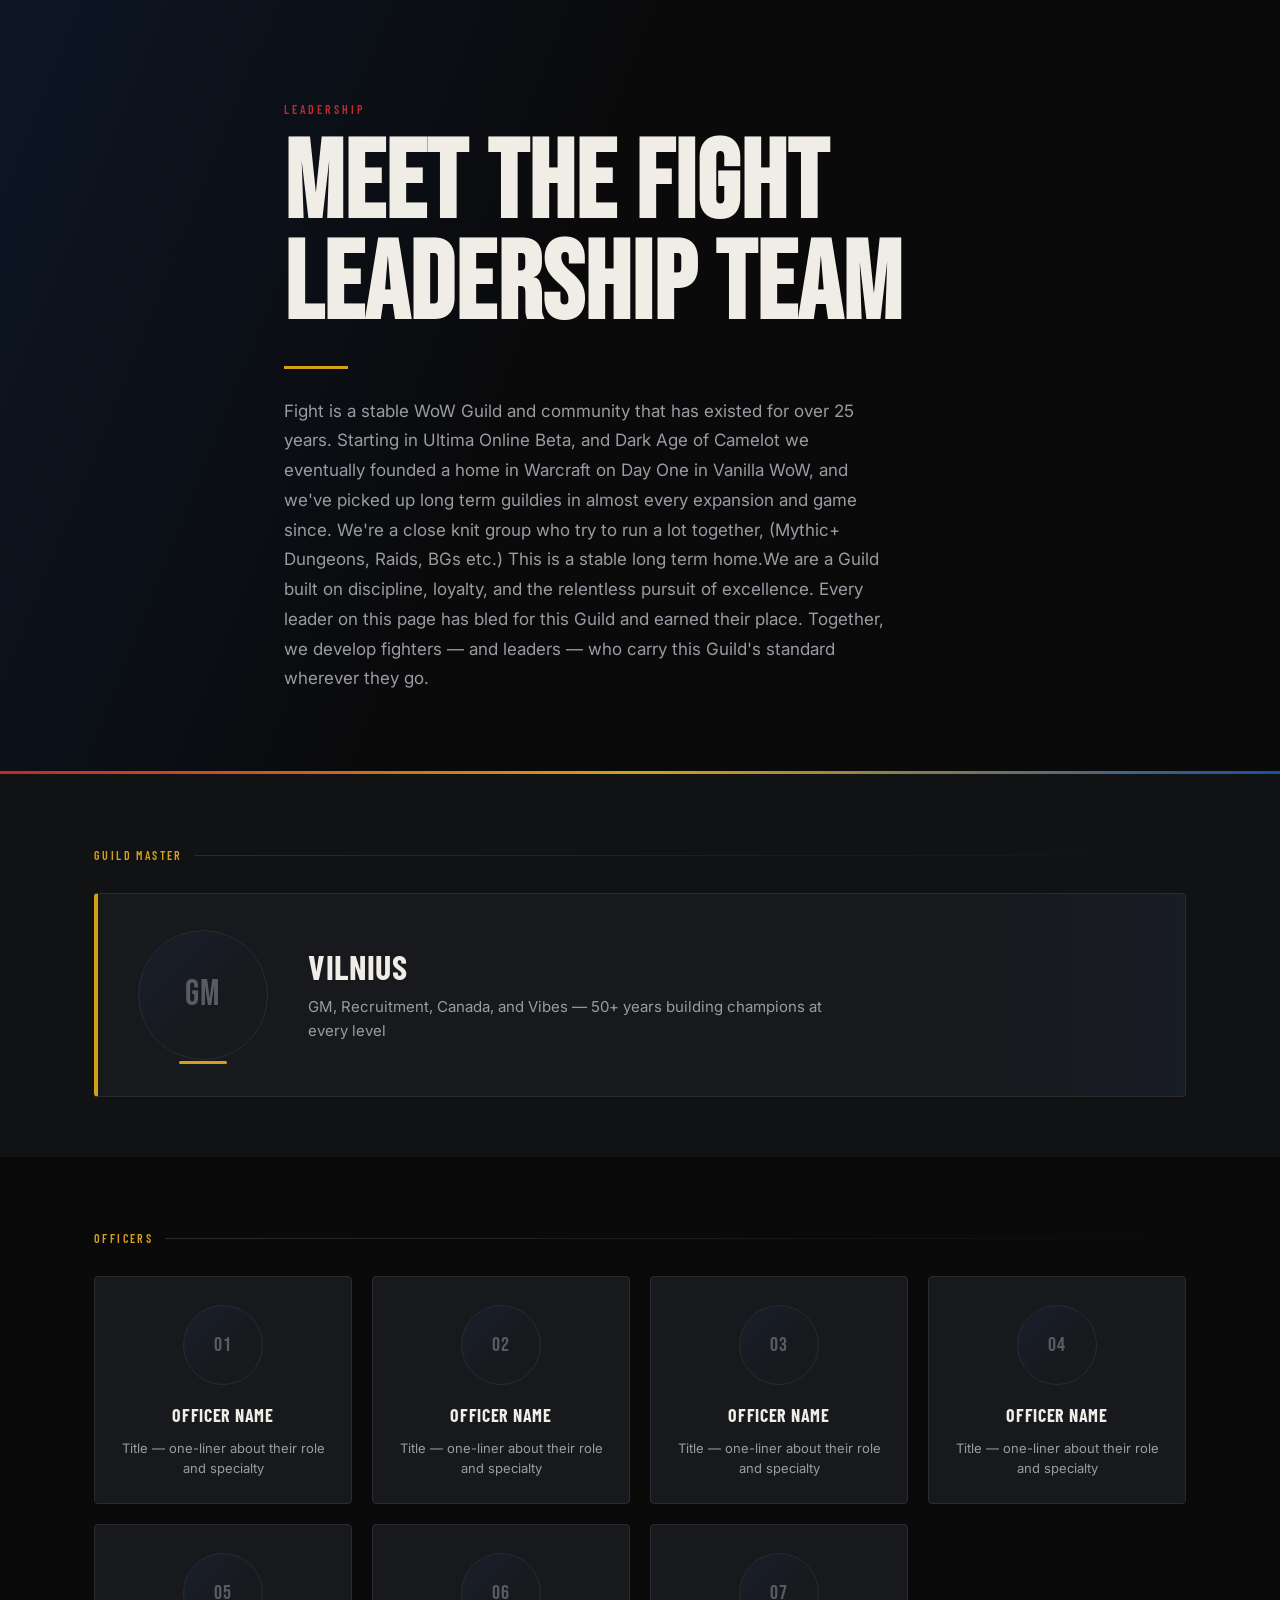
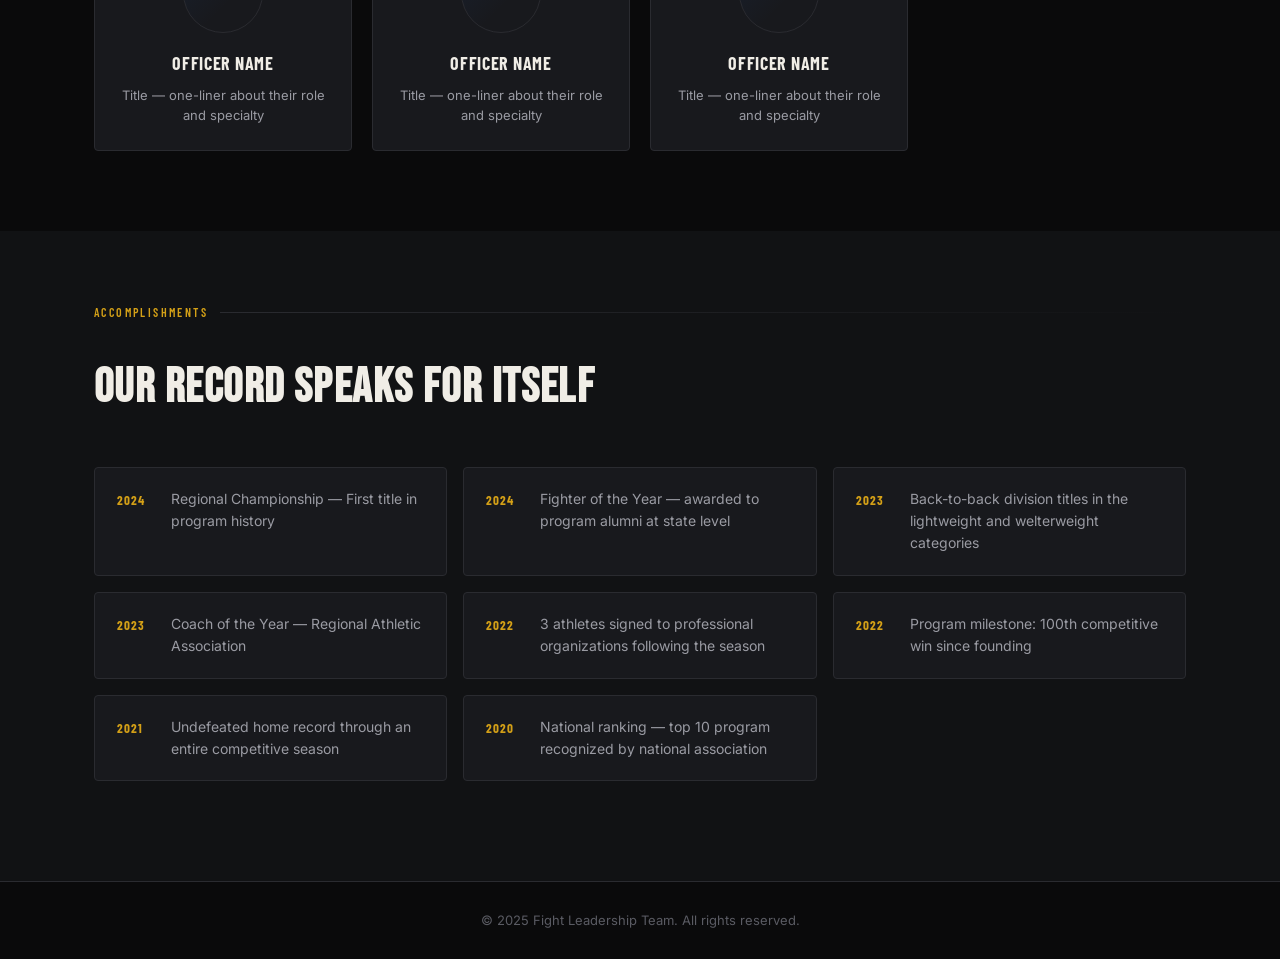
==== index.html @ a3accbfb "Update GM role description in index.html" ====
<!DOCTYPE html>
<html lang="en">
<head>
  <meta charset="UTF-8" />
  <meta name="viewport" content="width=device-width, initial-scale=1.0" />
  <title>Meet the Fight Leadership Team</title>
  <link rel="preconnect" href="https://fonts.googleapis.com" />
  <link rel="preconnect" href="https://fonts.gstatic.com" crossorigin />
  <link href="https://fonts.googleapis.com/css2?family=Bebas+Neue&family=Inter:wght@400;500;600&family=Barlow+Condensed:wght@600;700&display=swap" rel="stylesheet" />
  <link rel="stylesheet" href="style.css" />
</head>
<body>

  <!-- ── HERO ── -->
  <header class="hero">
    <div class="hero-stripe"></div>
    <div class="container hero-inner">
      <p class="hero-eyebrow">Leadership</p>
      <h1 class="hero-title">Meet the Fight<br>Leadership Team</h1>
      <div class="hero-divider"></div>
      <!-- ✏️ EDIT: update the about-us blurb below -->
      <p class="hero-blurb">
        Fight is a stable WoW Guild and community that has existed for over 25 years. 
        
        Starting in Ultima Online Beta, and Dark Age of Camelot we eventually founded a home 
        in Warcraft on Day One in Vanilla WoW, and we've picked up long term guildies in almost 
        every expansion and game since. 
        
        We're a close knit group who try to run a lot together, 
        (Mythic+ Dungeons, Raids, BGs etc.) This is a stable long term home.We are a Guild built 
        on discipline, loyalty, and the relentless pursuit of excellence.
        
        Every leader on this page has bled for this Guild and earned their place. Together,
        we develop fighters — and leaders — who carry this Guild's standard wherever they go.
      </p>
    </div>
  </header>

  <!-- ── GM / HEAD COACH ── -->
  <section class="section-gm">
    <div class="container">
      <p class="section-label">Guild Master</p>
      <div class="gm-card">
        <div class="gm-photo-wrap">
          <div class="gm-photo placeholder-photo">
            <!-- ✏️ SWAP: replace img placeholder with <img src="your-photo.jpg" alt="GM Name"> -->
            <span class="photo-initials" id="gm-initials">GM</span>
          </div>
          <div class="gm-accent-bar"></div>
        </div>
        <div class="gm-info">
          <!-- ✏️ EDIT: GM name and role line -->
          <h2 class="gm-name" id="gm-name">Vilnius</h2>
          <p class="gm-role" id="gm-role">GM, Recruitment, Canada, and Vibes — 50+ years building champions at every level</p>
        </div>
      </div>
    </div>
  </section>

  <!-- ── OFFICERS ── -->
  <section class="section-officers">
    <div class="container">
      <p class="section-label">Officers</p>
      <div class="officers-grid">

        <!-- ✏️ EDIT: each officer card — update name and role text -->
        <div class="officer-card">
          <div class="officer-photo placeholder-photo">
            <span class="photo-initials">O1</span>
          </div>
          <h3 class="officer-name">Officer Name</h3>
          <p class="officer-role">Title — one-liner about their role and specialty</p>
        </div>

        <div class="officer-card">
          <div class="officer-photo placeholder-photo">
            <span class="photo-initials">O2</span>
          </div>
          <h3 class="officer-name">Officer Name</h3>
          <p class="officer-role">Title — one-liner about their role and specialty</p>
        </div>

        <div class="officer-card">
          <div class="officer-photo placeholder-photo">
            <span class="photo-initials">O3</span>
          </div>
          <h3 class="officer-name">Officer Name</h3>
          <p class="officer-role">Title — one-liner about their role and specialty</p>
        </div>

        <div class="officer-card">
          <div class="officer-photo placeholder-photo">
            <span class="photo-initials">O4</span>
          </div>
          <h3 class="officer-name">Officer Name</h3>
          <p class="officer-role">Title — one-liner about their role and specialty</p>
        </div>

        <div class="officer-card">
          <div class="officer-photo placeholder-photo">
            <span class="photo-initials">O5</span>
          </div>
          <h3 class="officer-name">Officer Name</h3>
          <p class="officer-role">Title — one-liner about their role and specialty</p>
        </div>

        <div class="officer-card">
          <div class="officer-photo placeholder-photo">
            <span class="photo-initials">O6</span>
          </div>
          <h3 class="officer-name">Officer Name</h3>
          <p class="officer-role">Title — one-liner about their role and specialty</p>
        </div>

        <div class="officer-card">
          <div class="officer-photo placeholder-photo">
            <span class="photo-initials">O7</span>
          </div>
          <h3 class="officer-name">Officer Name</h3>
          <p class="officer-role">Title — one-liner about their role and specialty</p>
        </div>

      </div>
    </div>
  </section>

  <!-- ── ACCOMPLISHMENTS ── -->
  <section class="section-accomplishments">
    <div class="container">
      <p class="section-label">Accomplishments</p>
      <h2 class="accomplishments-heading">Our Record Speaks For Itself</h2>
      <div class="accomplishments-grid">

        <!-- ✏️ EDIT: add/remove/update accomplishment cards below -->
        <div class="achievement-card">
          <span class="achievement-year">2024</span>
          <p class="achievement-text">Regional Championship — First title in program history</p>
        </div>

        <div class="achievement-card">
          <span class="achievement-year">2024</span>
          <p class="achievement-text">Fighter of the Year — awarded to program alumni at state level</p>
        </div>

        <div class="achievement-card">
          <span class="achievement-year">2023</span>
          <p class="achievement-text">Back-to-back division titles in the lightweight and welterweight categories</p>
        </div>

        <div class="achievement-card">
          <span class="achievement-year">2023</span>
          <p class="achievement-text">Coach of the Year — Regional Athletic Association</p>
        </div>

        <div class="achievement-card">
          <span class="achievement-year">2022</span>
          <p class="achievement-text">3 athletes signed to professional organizations following the season</p>
        </div>

        <div class="achievement-card">
          <span class="achievement-year">2022</span>
          <p class="achievement-text">Program milestone: 100th competitive win since founding</p>
        </div>

        <div class="achievement-card">
          <span class="achievement-year">2021</span>
          <p class="achievement-text">Undefeated home record through an entire competitive season</p>
        </div>

        <div class="achievement-card">
          <span class="achievement-year">2020</span>
          <p class="achievement-text">National ranking — top 10 program recognized by national association</p>
        </div>

      </div>
    </div>
  </section>

  <!-- ── FOOTER ── -->
  <footer class="site-footer">
    <div class="container">
      <!-- ✏️ EDIT: update team name and year -->
      <p class="footer-text">© 2025 Fight Leadership Team. All rights reserved.</p>
    </div>
  </footer>

  <script src="script.js"></script>
</body>
</html>
---- style.css ----
/* â”€â”€â”€â”€â”€â”€â”€â”€â”€â”€â”€â”€â”€â”€â”€â”€â”€â”€â”€â”€â”€â”€â”€â”€â”€â”€â”€â”€â”€â”€â”€â”€â”€â”€â”€â”€â”€â”€â”€â”€â”€
   TOKENS â€” edit these to retheme the page
â”€â”€â”€â”€â”€â”€â”€â”€â”€â”€â”€â”€â”€â”€â”€â”€â”€â”€â”€â”€â”€â”€â”€â”€â”€â”€â”€â”€â”€â”€â”€â”€â”€â”€â”€â”€â”€â”€â”€â”€â”€ */
:root {
  --black:      #0a0a0b;
  --dark:       #111214;
  --dark-card:  #18191d;
  --border:     #2a2b30;

  --gold:       #d4a017;
  --gold-light: #f0c040;
  --blue:       #1a4fa0;
  --blue-light: #2d6fd4;
  --red:        #c0282a;

  --text-primary:   #f0ede6;
  --text-secondary: #9a9ba3;
  --text-muted:     #5a5b63;

  --font-display: 'Bebas Neue', sans-serif;
  --font-heading: 'Barlow Condensed', sans-serif;
  --font-body:    'Inter', sans-serif;

  --radius: 4px;
  --max-width: 1140px;
}

/* â”€â”€â”€â”€â”€â”€â”€â”€â”€â”€â”€â”€â”€â”€â”€â”€â”€â”€â”€â”€â”€â”€â”€â”€â”€â”€â”€â”€â”€â”€â”€â”€â”€â”€â”€â”€â”€â”€â”€â”€â”€
   RESET & BASE
â”€â”€â”€â”€â”€â”€â”€â”€â”€â”€â”€â”€â”€â”€â”€â”€â”€â”€â”€â”€â”€â”€â”€â”€â”€â”€â”€â”€â”€â”€â”€â”€â”€â”€â”€â”€â”€â”€â”€â”€â”€ */
*, *::before, *::after { box-sizing: border-box; margin: 0; padding: 0; }

html { scroll-behavior: smooth; }

body {
  background-color: var(--black);
  color: var(--text-primary);
  font-family: var(--font-body);
  font-size: 16px;
  line-height: 1.6;
  -webkit-font-smoothing: antialiased;
}

img { display: block; width: 100%; height: 100%; object-fit: cover; }

.container {
  max-width: var(--max-width);
  margin: 0 auto;
  padding: 0 24px;
}

/* â”€â”€â”€â”€â”€â”€â”€â”€â”€â”€â”€â”€â”€â”€â”€â”€â”€â”€â”€â”€â”€â”€â”€â”€â”€â”€â”€â”€â”€â”€â”€â”€â”€â”€â”€â”€â”€â”€â”€â”€â”€
   SHARED LABEL
â”€â”€â”€â”€â”€â”€â”€â”€â”€â”€â”€â”€â”€â”€â”€â”€â”€â”€â”€â”€â”€â”€â”€â”€â”€â”€â”€â”€â”€â”€â”€â”€â”€â”€â”€â”€â”€â”€â”€â”€â”€ */
.section-label {
  font-family: var(--font-heading);
  font-size: 12px;
  font-weight: 600;
  letter-spacing: 0.2em;
  text-transform: uppercase;
  color: var(--gold);
  margin-bottom: 28px;
  display: flex;
  align-items: center;
  gap: 12px;
}
.section-label::after {
  content: '';
  display: block;
  flex: 1;
  height: 1px;
  background: linear-gradient(to right, var(--border), transparent);
}

/* â”€â”€â”€â”€â”€â”€â”€â”€â”€â”€â”€â”€â”€â”€â”€â”€â”€â”€â”€â”€â”€â”€â”€â”€â”€â”€â”€â”€â”€â”€â”€â”€â”€â”€â”€â”€â”€â”€â”€â”€â”€
   HERO
â”€â”€â”€â”€â”€â”€â”€â”€â”€â”€â”€â”€â”€â”€â”€â”€â”€â”€â”€â”€â”€â”€â”€â”€â”€â”€â”€â”€â”€â”€â”€â”€â”€â”€â”€â”€â”€â”€â”€â”€â”€ */
.hero {
  position: relative;
  background-color: var(--black);
  padding: 100px 0 80px;
  overflow: hidden;
}

/* Angled stripe â€” the signature element */
.hero-stripe {
  position: absolute;
  top: 0; left: 0; right: 0; bottom: 0;
  background: linear-gradient(
    112deg,
    var(--blue) 0%,
    transparent 42%
  );
  opacity: 0.18;
  pointer-events: none;
}
.hero::after {
  content: '';
  position: absolute;
  bottom: 0; left: 0; right: 0;
  height: 3px;
  background: linear-gradient(to right, var(--red), var(--gold), var(--blue));
}

.hero-inner {
  position: relative;
  z-index: 1;
  max-width: 760px;
}

.hero-eyebrow {
  font-family: var(--font-heading);
  font-size: 12px;
  font-weight: 600;
  letter-spacing: 0.25em;
  text-transform: uppercase;
  color: var(--red);
  margin-bottom: 16px;
}

.hero-title {
  font-family: var(--font-display);
  font-size: clamp(56px, 9vw, 110px);
  line-height: 0.92;
  letter-spacing: 0.01em;
  color: var(--text-primary);
  text-transform: uppercase;
  margin-bottom: 28px;
}

.hero-divider {
  width: 64px;
  height: 3px;
  background: var(--gold);
  margin-bottom: 28px;
}

.hero-blurb {
  font-size: 17px;
  line-height: 1.75;
  color: var(--text-secondary);
  max-width: 600px;
}

/* â”€â”€â”€â”€â”€â”€â”€â”€â”€â”€â”€â”€â”€â”€â”€â”€â”€â”€â”€â”€â”€â”€â”€â”€â”€â”€â”€â”€â”€â”€â”€â”€â”€â”€â”€â”€â”€â”€â”€â”€â”€
   PHOTO PLACEHOLDERS
â”€â”€â”€â”€â”€â”€â”€â”€â”€â”€â”€â”€â”€â”€â”€â”€â”€â”€â”€â”€â”€â”€â”€â”€â”€â”€â”€â”€â”€â”€â”€â”€â”€â”€â”€â”€â”€â”€â”€â”€â”€ */
.placeholder-photo {
  background: var(--dark-card);
  border: 1px solid var(--border);
  display: flex;
  align-items: center;
  justify-content: center;
  overflow: hidden;
  position: relative;
}
.placeholder-photo::before {
  content: '';
  position: absolute;
  inset: 0;
  background: linear-gradient(135deg, var(--blue) 0%, transparent 60%);
  opacity: 0.12;
}
.photo-initials {
  font-family: var(--font-display);
  font-size: 28px;
  color: var(--text-muted);
  letter-spacing: 0.05em;
  position: relative;
  z-index: 1;
}

/* â”€â”€â”€â”€â”€â”€â”€â”€â”€â”€â”€â”€â”€â”€â”€â”€â”€â”€â”€â”€â”€â”€â”€â”€â”€â”€â”€â”€â”€â”€â”€â”€â”€â”€â”€â”€â”€â”€â”€â”€â”€
   GM SECTION
â”€â”€â”€â”€â”€â”€â”€â”€â”€â”€â”€â”€â”€â”€â”€â”€â”€â”€â”€â”€â”€â”€â”€â”€â”€â”€â”€â”€â”€â”€â”€â”€â”€â”€â”€â”€â”€â”€â”€â”€â”€ */
.section-gm {
  padding: 72px 0 60px;
  background-color: var(--dark);
}

.gm-card {
  display: flex;
  align-items: center;
  gap: 40px;
  background: var(--dark-card);
  border: 1px solid var(--border);
  border-left: 4px solid var(--gold);
  padding: 36px 40px;
  border-radius: var(--radius);
  position: relative;
  overflow: hidden;
}
.gm-card::after {
  content: '';
  position: absolute;
  top: 0; right: 0;
  width: 200px; height: 100%;
  background: linear-gradient(to left, rgba(26,79,160,0.06), transparent);
  pointer-events: none;
}

.gm-photo-wrap {
  position: relative;
  flex-shrink: 0;
}

.gm-photo {
  width: 130px;
  height: 130px;
  border-radius: 50%;
}
.gm-photo .photo-initials { font-size: 36px; }

.gm-accent-bar {
  position: absolute;
  bottom: -4px; left: 50%;
  transform: translateX(-50%);
  width: 48px; height: 3px;
  background: var(--gold);
  border-radius: 2px;
}

.gm-name {
  font-family: var(--font-heading);
  font-size: 34px;
  font-weight: 700;
  letter-spacing: 0.02em;
  text-transform: uppercase;
  color: var(--text-primary);
  line-height: 1.1;
  margin-bottom: 10px;
}

.gm-role {
  font-size: 15px;
  color: var(--text-secondary);
  line-height: 1.6;
  max-width: 520px;
}

/* â”€â”€â”€â”€â”€â”€â”€â”€â”€â”€â”€â”€â”€â”€â”€â”€â”€â”€â”€â”€â”€â”€â”€â”€â”€â”€â”€â”€â”€â”€â”€â”€â”€â”€â”€â”€â”€â”€â”€â”€â”€
   OFFICERS SECTION
â”€â”€â”€â”€â”€â”€â”€â”€â”€â”€â”€â”€â”€â”€â”€â”€â”€â”€â”€â”€â”€â”€â”€â”€â”€â”€â”€â”€â”€â”€â”€â”€â”€â”€â”€â”€â”€â”€â”€â”€â”€ */
.section-officers {
  padding: 72px 0 80px;
  background-color: var(--black);
}

.officers-grid {
  display: grid;
  grid-template-columns: repeat(auto-fill, minmax(220px, 1fr));
  gap: 20px;
}

/* Force 7 cards to be truly equal â€” override auto-fill on wide screens */
@media (min-width: 900px) {
  .officers-grid {
    grid-template-columns: repeat(4, 1fr);
  }
  /* 4 + 3: last row centers the 3 */
  .officer-card:nth-child(5) { grid-column: 1; }
  .officers-grid .officer-card:nth-child(5),
  .officers-grid .officer-card:nth-child(6),
  .officers-grid .officer-card:nth-child(7) {
    /* nudge last 3 to center */
  }
}

.officer-card {
  background: var(--dark-card);
  border: 1px solid var(--border);
  border-radius: var(--radius);
  padding: 28px 20px 24px;
  text-align: center;
  transition: border-color 0.2s, transform 0.2s;
  position: relative;
  overflow: hidden;
}
.officer-card::before {
  content: '';
  position: absolute;
  top: 0; left: 0; right: 0;
  height: 2px;
  background: linear-gradient(to right, var(--blue), var(--red));
  opacity: 0;
  transition: opacity 0.2s;
}
.officer-card:hover {
  border-color: var(--gold);
  transform: translateY(-3px);
}
.officer-card:hover::before { opacity: 1; }

.officer-photo {
  width: 80px;
  height: 80px;
  border-radius: 50%;
  margin: 0 auto 16px;
}
.officer-photo .photo-initials { font-size: 20px; }

.officer-name {
  font-family: var(--font-heading);
  font-size: 18px;
  font-weight: 700;
  letter-spacing: 0.04em;
  text-transform: uppercase;
  color: var(--text-primary);
  margin-bottom: 8px;
}

.officer-role {
  font-size: 13px;
  color: var(--text-secondary);
  line-height: 1.55;
}

/* â”€â”€â”€â”€â”€â”€â”€â”€â”€â”€â”€â”€â”€â”€â”€â”€â”€â”€â”€â”€â”€â”€â”€â”€â”€â”€â”€â”€â”€â”€â”€â”€â”€â”€â”€â”€â”€â”€â”€â”€â”€
   ACCOMPLISHMENTS SECTION
â”€â”€â”€â”€â”€â”€â”€â”€â”€â”€â”€â”€â”€â”€â”€â”€â”€â”€â”€â”€â”€â”€â”€â”€â”€â”€â”€â”€â”€â”€â”€â”€â”€â”€â”€â”€â”€â”€â”€â”€â”€ */
.section-accomplishments {
  padding: 72px 0 100px;
  background-color: var(--dark);
}

.accomplishments-heading {
  font-family: var(--font-display);
  font-size: clamp(30px, 4vw, 48px);
  letter-spacing: 0.03em;
  text-transform: uppercase;
  color: var(--text-primary);
  margin-bottom: 40px;
}

.accomplishments-grid {
  display: grid;
  grid-template-columns: repeat(auto-fill, minmax(280px, 1fr));
  gap: 16px;
}

.achievement-card {
  background: var(--dark-card);
  border: 1px solid var(--border);
  border-radius: var(--radius);
  padding: 20px 22px;
  display: flex;
  gap: 18px;
  align-items: flex-start;
  transition: border-color 0.2s;
}
.achievement-card:hover { border-color: var(--gold); }

.achievement-year {
  font-family: var(--font-heading);
  font-size: 13px;
  font-weight: 700;
  letter-spacing: 0.08em;
  color: var(--gold);
  flex-shrink: 0;
  padding-top: 2px;
  min-width: 36px;
}

.achievement-text {
  font-size: 14px;
  color: var(--text-secondary);
  line-height: 1.6;
}

/* â”€â”€â”€â”€â”€â”€â”€â”€â”€â”€â”€â”€â”€â”€â”€â”€â”€â”€â”€â”€â”€â”€â”€â”€â”€â”€â”€â”€â”€â”€â”€â”€â”€â”€â”€â”€â”€â”€â”€â”€â”€
   FOOTER
â”€â”€â”€â”€â”€â”€â”€â”€â”€â”€â”€â”€â”€â”€â”€â”€â”€â”€â”€â”€â”€â”€â”€â”€â”€â”€â”€â”€â”€â”€â”€â”€â”€â”€â”€â”€â”€â”€â”€â”€â”€ */
.site-footer {
  padding: 28px 0;
  background: var(--black);
  border-top: 1px solid var(--border);
}
.footer-text {
  font-size: 13px;
  color: var(--text-muted);
  text-align: center;
}

/* â”€â”€â”€â”€â”€â”€â”€â”€â”€â”€â”€â”€â”€â”€â”€â”€â”€â”€â”€â”€â”€â”€â”€â”€â”€â”€â”€â”€â”€â”€â”€â”€â”€â”€â”€â”€â”€â”€â”€â”€â”€
   SCROLL REVEAL STATES (JS adds .revealed)
â”€â”€â”€â”€â”€â”€â”€â”€â”€â”€â”€â”€â”€â”€â”€â”€â”€â”€â”€â”€â”€â”€â”€â”€â”€â”€â”€â”€â”€â”€â”€â”€â”€â”€â”€â”€â”€â”€â”€â”€â”€ */
.reveal {
  opacity: 0;
  transform: translateY(20px);
  transition: opacity 0.5s ease, transform 0.5s ease;
}
.reveal.revealed {
  opacity: 1;
  transform: none;
}

/* â”€â”€â”€â”€â”€â”€â”€â”€â”€â”€â”€â”€â”€â”€â”€â”€â”€â”€â”€â”€â”€â”€â”€â”€â”€â”€â”€â”€â”€â”€â”€â”€â”€â”€â”€â”€â”€â”€â”€â”€â”€
   RESPONSIVE
â”€â”€â”€â”€â”€â”€â”€â”€â”€â”€â”€â”€â”€â”€â”€â”€â”€â”€â”€â”€â”€â”€â”€â”€â”€â”€â”€â”€â”€â”€â”€â”€â”€â”€â”€â”€â”€â”€â”€â”€â”€ */
@media (max-width: 680px) {
  .hero { padding: 72px 0 60px; }

  .gm-card {
    flex-direction: column;
    text-align: center;
    padding: 28px 20px;
    border-left: 1px solid var(--border);
    border-top: 4px solid var(--gold);
  }
  .gm-accent-bar { display: none; }

  .officers-grid {
    grid-template-columns: repeat(2, 1fr);
  }
  .accomplishments-grid {
    grid-template-columns: 1fr;
  }
}

@media (max-width: 400px) {
  .officers-grid { grid-template-columns: 1fr; }
}

/* Reduced motion */
@media (prefers-reduced-motion: reduce) {
  .reveal { transition: none; }
  .officer-card { transition: none; }
}
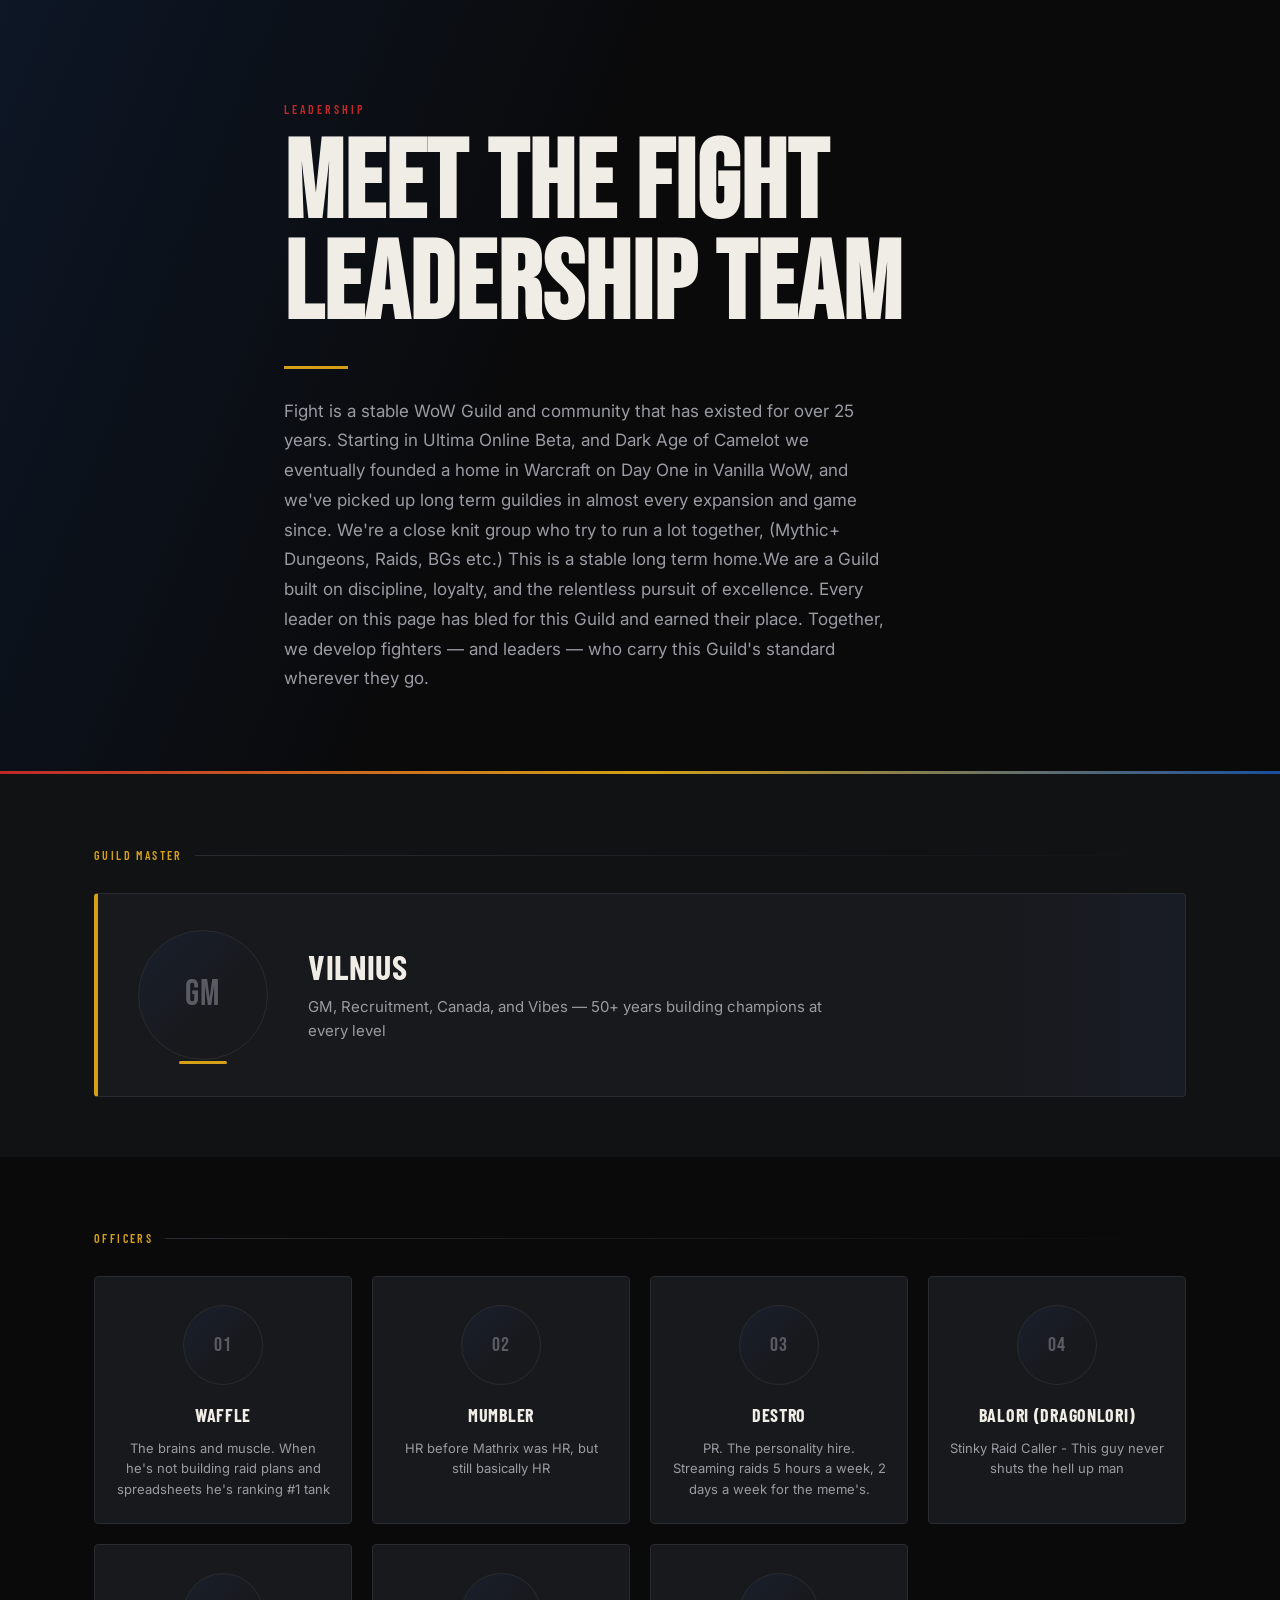
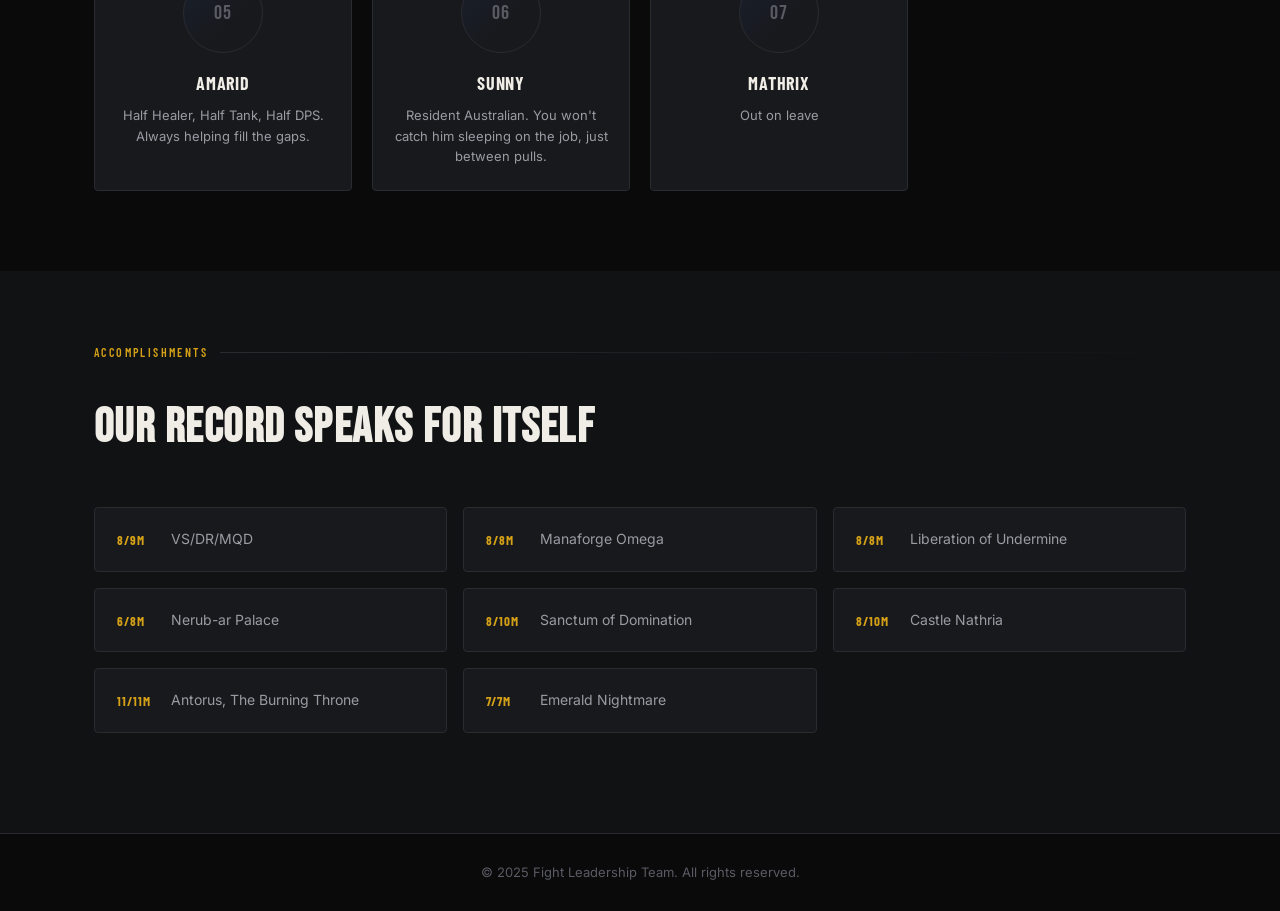
==== commit 4ccccaa0: "Update index.html" ====
--- a/index.html
+++ b/index.html
@@ -68,63 +68,63 @@
           <div class="officer-photo placeholder-photo">
             <span class="photo-initials">O1</span>
           </div>
-          <h3 class="officer-name">Officer Name</h3>
-          <p class="officer-role">Title — one-liner about their role and specialty</p>
+          <h3 class="officer-name">Waffle</h3>
+          <p class="officer-role">The brains and muscle. When he's not building raid plans and spreadsheets he's ranking #1 tank</p>
         </div>
 
         <div class="officer-card">
           <div class="officer-photo placeholder-photo">
             <span class="photo-initials">O2</span>
           </div>
-          <h3 class="officer-name">Officer Name</h3>
-          <p class="officer-role">Title — one-liner about their role and specialty</p>
+          <h3 class="officer-name">Mumbler</h3>
+          <p class="officer-role">HR before Mathrix was HR, but still basically HR</p>
         </div>
 
         <div class="officer-card">
           <div class="officer-photo placeholder-photo">
             <span class="photo-initials">O3</span>
           </div>
-          <h3 class="officer-name">Officer Name</h3>
-          <p class="officer-role">Title — one-liner about their role and specialty</p>
+          <h3 class="officer-name">Destro</h3>
+          <p class="officer-role">PR. The personality hire. Streaming raids 5 hours a week, 2 days a week for the meme's.</p>
         </div>
 
         <div class="officer-card">
           <div class="officer-photo placeholder-photo">
             <span class="photo-initials">O4</span>
           </div>
-          <h3 class="officer-name">Officer Name</h3>
-          <p class="officer-role">Title — one-liner about their role and specialty</p>
+          <h3 class="officer-name">Balori (Dragonlori)</h3>
+          <p class="officer-role">Stinky Raid Caller - This guy never shuts the hell up man</p>
         </div>
 
         <div class="officer-card">
           <div class="officer-photo placeholder-photo">
             <span class="photo-initials">O5</span>
           </div>
-          <h3 class="officer-name">Officer Name</h3>
-          <p class="officer-role">Title — one-liner about their role and specialty</p>
+          <h3 class="officer-name">Amarid</h3>
+          <p class="officer-role">Half Healer, Half Tank, Half DPS. Always helping fill the gaps.</p>
         </div>
 
         <div class="officer-card">
           <div class="officer-photo placeholder-photo">
             <span class="photo-initials">O6</span>
           </div>
-          <h3 class="officer-name">Officer Name</h3>
-          <p class="officer-role">Title — one-liner about their role and specialty</p>
+          <h3 class="officer-name">Sunny</h3>
+          <p class="officer-role">Resident Australian. You won't catch him sleeping on the job, just between pulls.</p>
         </div>
 
         <div class="officer-card">
           <div class="officer-photo placeholder-photo">
             <span class="photo-initials">O7</span>
           </div>
-          <h3 class="officer-name">Officer Name</h3>
-          <p class="officer-role">Title — one-liner about their role and specialty</p>
+          <h3 class="officer-name">Mathrix</h3>
+          <p class="officer-role">Out on leave</p>
         </div>
 
       </div>
     </div>
   </section>
 
-  <!-- ── ACCOMPLISHMENTS ── -->
+  <!-- ── MYTHIC ACCOMPLISHMENTS ── -->
   <section class="section-accomplishments">
     <div class="container">
       <p class="section-label">Accomplishments</p>
@@ -133,43 +133,43 @@
 
         <!-- ✏️ EDIT: add/remove/update accomplishment cards below -->
         <div class="achievement-card">
-          <span class="achievement-year">2024</span>
-          <p class="achievement-text">Regional Championship — First title in program history</p>
+          <span class="achievement-year">8/9M</span>
+          <p class="achievement-text">VS/DR/MQD</p>
         </div>
 
         <div class="achievement-card">
-          <span class="achievement-year">2024</span>
-          <p class="achievement-text">Fighter of the Year — awarded to program alumni at state level</p>
+          <span class="achievement-year">8/8M</span>
+          <p class="achievement-text">Manaforge Omega</p>
         </div>
 
         <div class="achievement-card">
-          <span class="achievement-year">2023</span>
-          <p class="achievement-text">Back-to-back division titles in the lightweight and welterweight categories</p>
+          <span class="achievement-year">8/8M</span>
+          <p class="achievement-text">Liberation of Undermine</p>
         </div>
 
         <div class="achievement-card">
-          <span class="achievement-year">2023</span>
-          <p class="achievement-text">Coach of the Year — Regional Athletic Association</p>
+          <span class="achievement-year">6/8M</span>
+          <p class="achievement-text">Nerub-ar Palace</p>
         </div>
 
         <div class="achievement-card">
-          <span class="achievement-year">2022</span>
-          <p class="achievement-text">3 athletes signed to professional organizations following the season</p>
+          <span class="achievement-year">8/10M</span>
+          <p class="achievement-text">Sanctum of Domination</p>
         </div>
 
         <div class="achievement-card">
-          <span class="achievement-year">2022</span>
-          <p class="achievement-text">Program milestone: 100th competitive win since founding</p>
+          <span class="achievement-year">8/10M</span>
+          <p class="achievement-text">Castle Nathria</p>
         </div>
 
         <div class="achievement-card">
-          <span class="achievement-year">2021</span>
-          <p class="achievement-text">Undefeated home record through an entire competitive season</p>
+          <span class="achievement-year">11/11M</span>
+          <p class="achievement-text">Antorus, The Burning Throne</p>
         </div>
 
         <div class="achievement-card">
-          <span class="achievement-year">2020</span>
-          <p class="achievement-text">National ranking — top 10 program recognized by national association</p>
+          <span class="achievement-year">7/7M</span>
+          <p class="achievement-text">Emerald Nightmare</p>
         </div>
 
       </div>
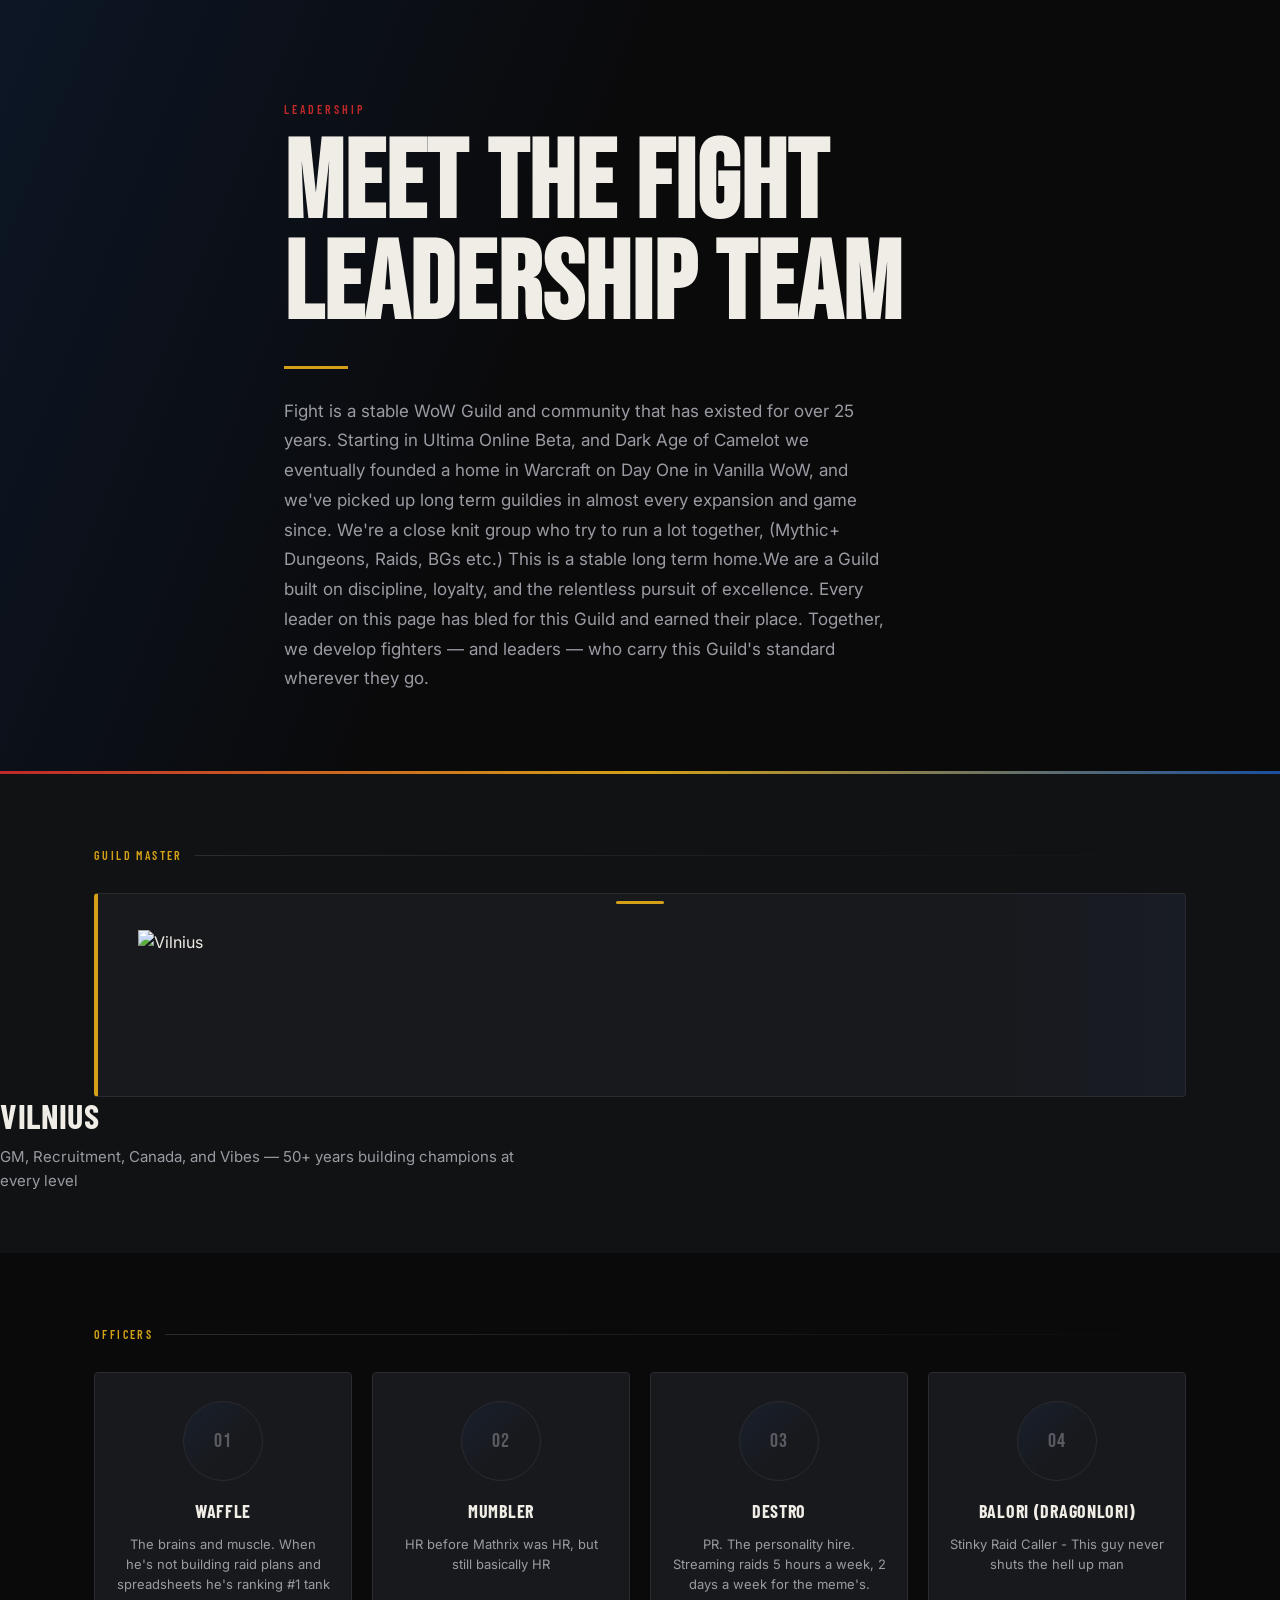
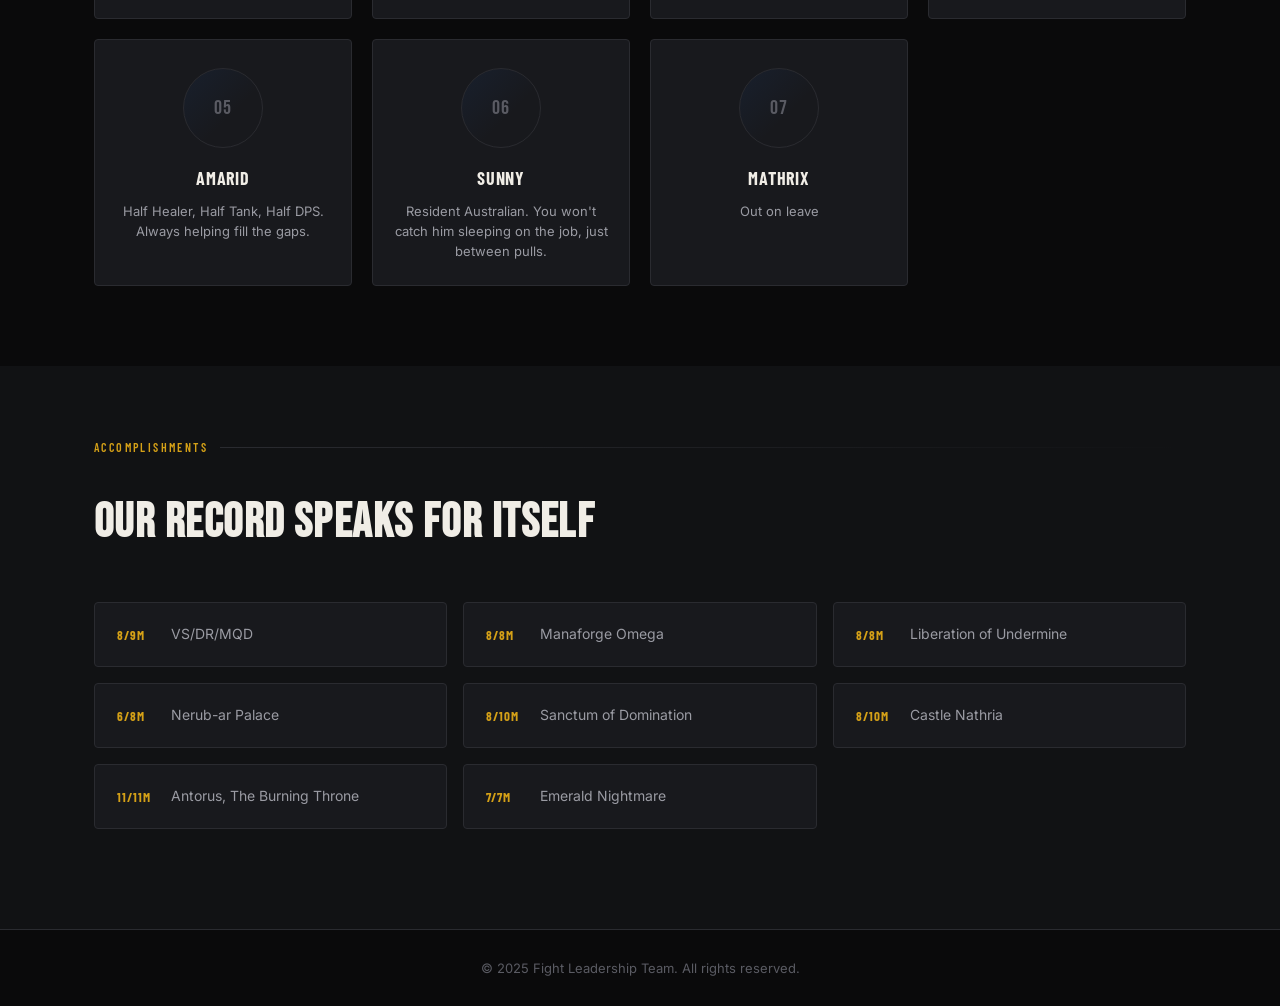
==== commit bb32f866: "Update index.html" ====
--- a/index.html
+++ b/index.html
@@ -41,10 +41,9 @@
     <div class="container">
       <p class="section-label">Guild Master</p>
       <div class="gm-card">
-        <div class="gm-photo-wrap">
-          <div class="gm-photo placeholder-photo">
-            <!-- ✏️ SWAP: replace img placeholder with <img src="your-photo.jpg" alt="GM Name"> -->
-            <span class="photo-initials" id="gm-initials">GM</span>
+        <div class="gm-photo">
+  <img src="https://drive.google.com/uc?export=view&id=1_1wCAIbVsPJBMLiT_ru0erF2-9ScvX6C" alt="Vilnius" />
+</div>
           </div>
           <div class="gm-accent-bar"></div>
         </div>
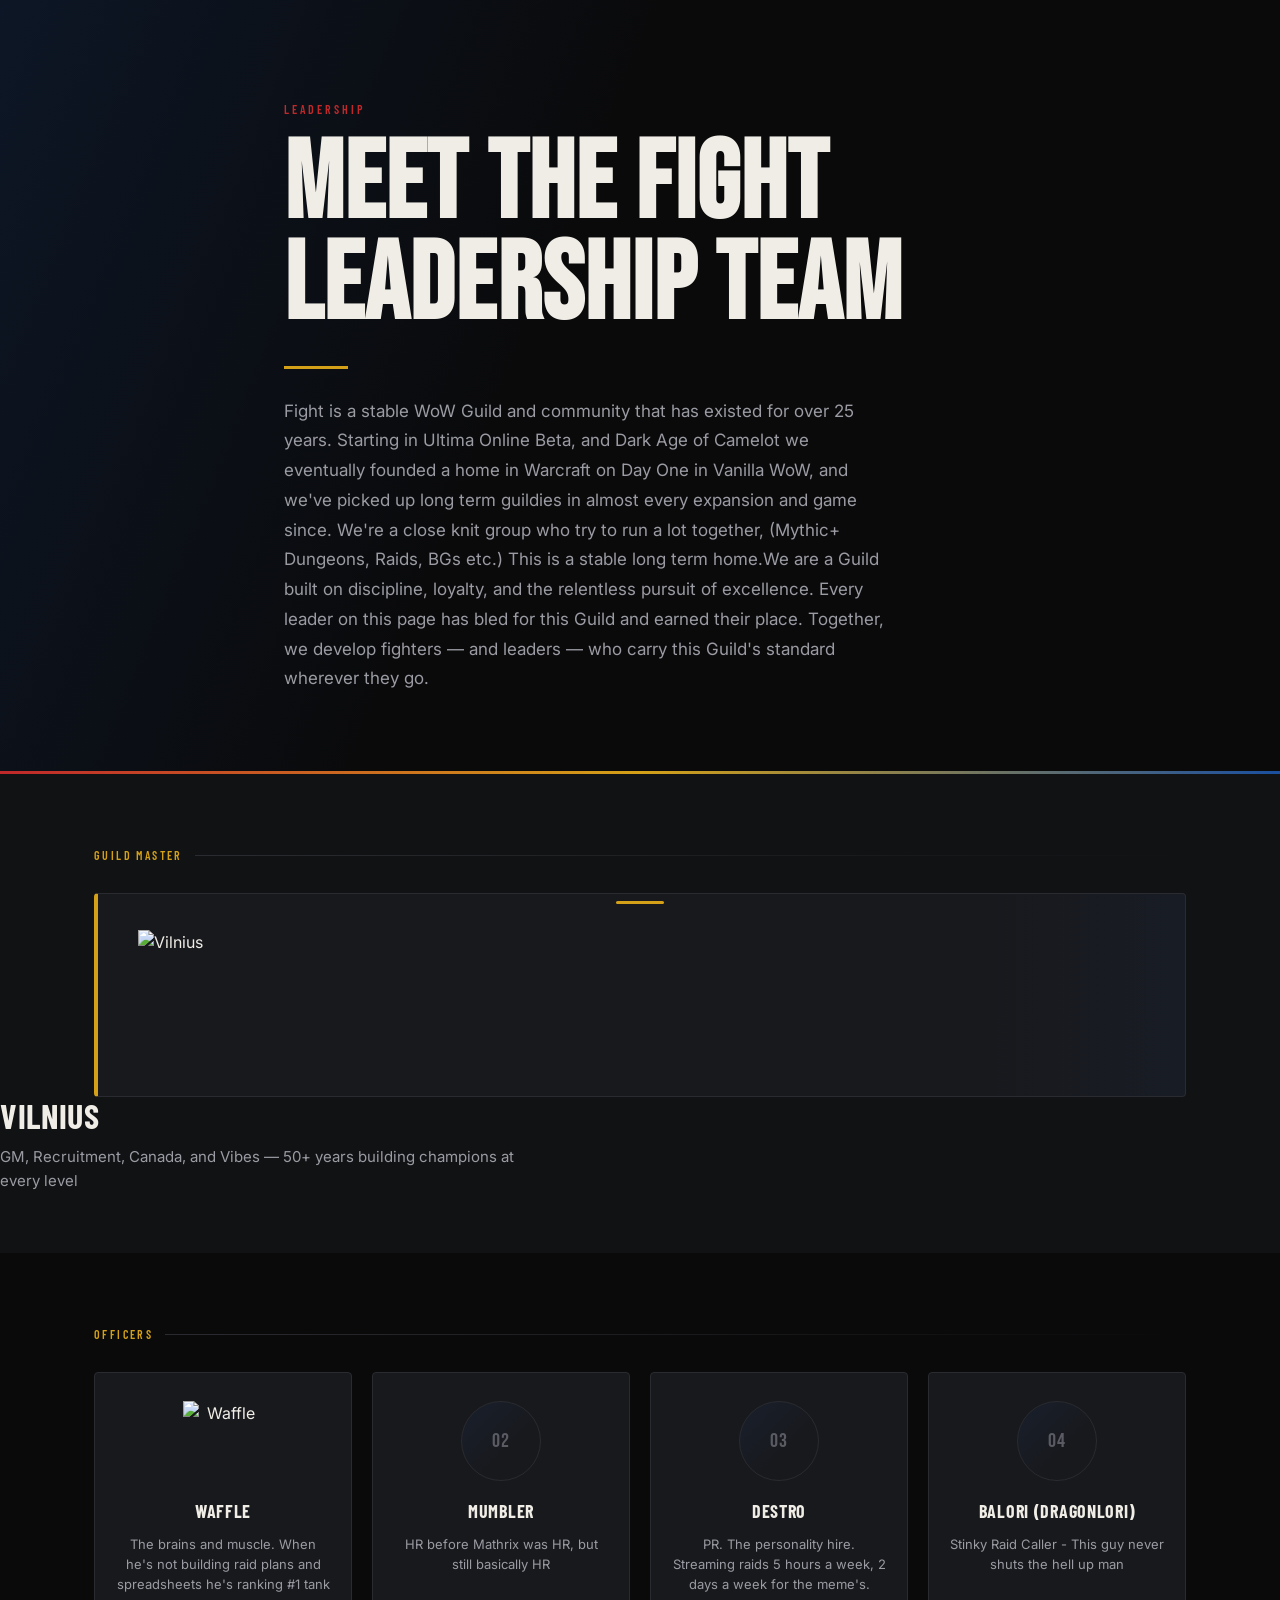
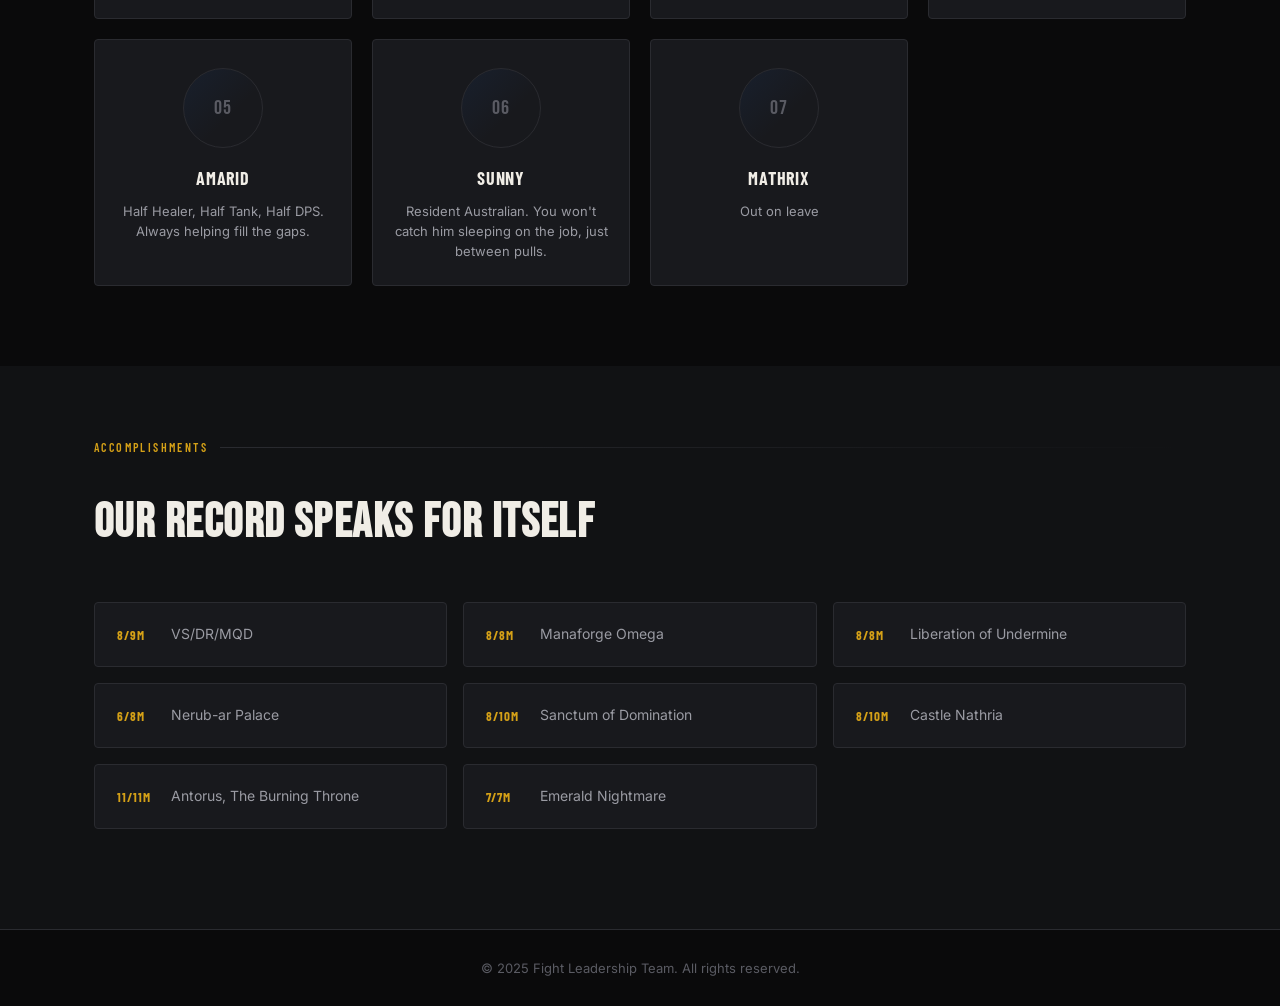
==== commit b3844882: "Update index.html" ====
--- a/index.html
+++ b/index.html
@@ -64,9 +64,9 @@
 
         <!-- ✏️ EDIT: each officer card — update name and role text -->
         <div class="officer-card">
-          <div class="officer-photo placeholder-photo">
-            <span class="photo-initials">O1</span>
-          </div>
+          <div class="officer-photo">
+  <img src="https://drive.google.com/uc?export=view&id=1DXPbCf7PUf033qyNVMkjZS6JkTTxDqvg" alt="Waffle" />
+</div>
           <h3 class="officer-name">Waffle</h3>
           <p class="officer-role">The brains and muscle. When he's not building raid plans and spreadsheets he's ranking #1 tank</p>
         </div>
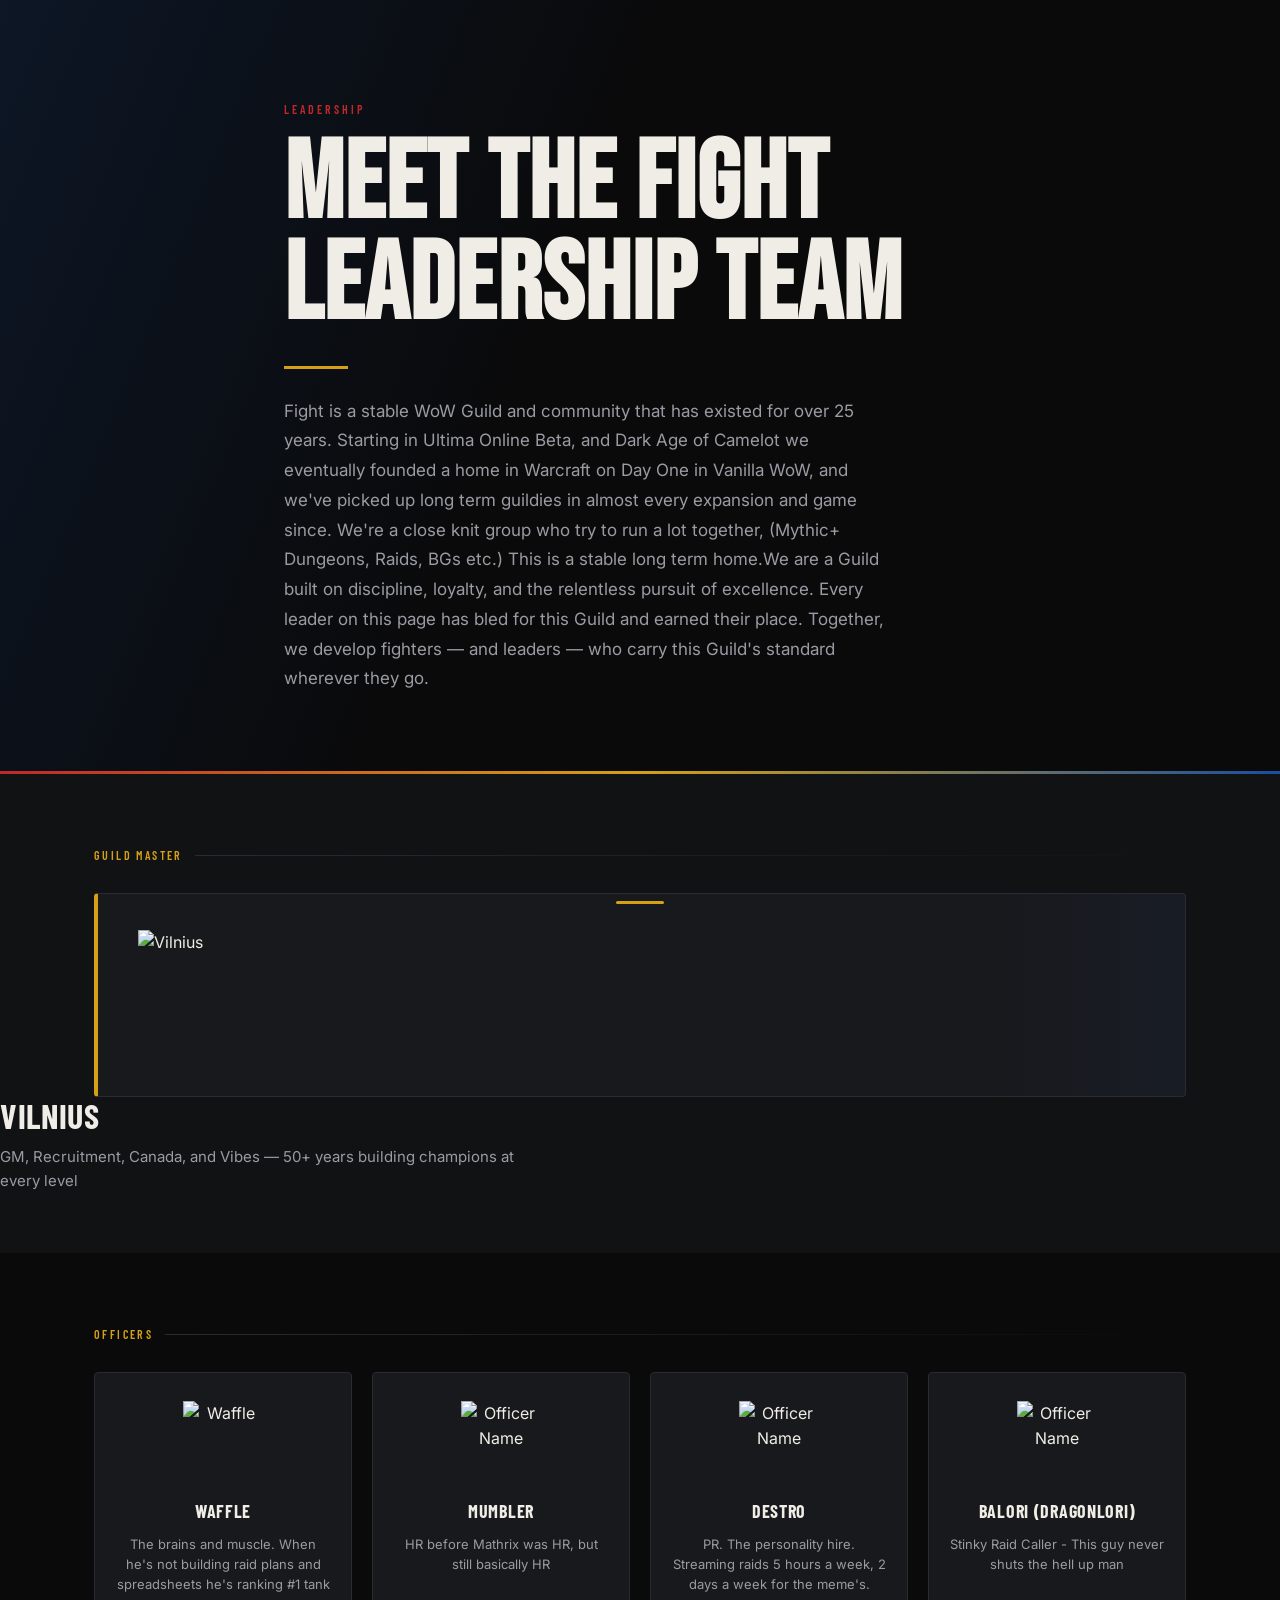
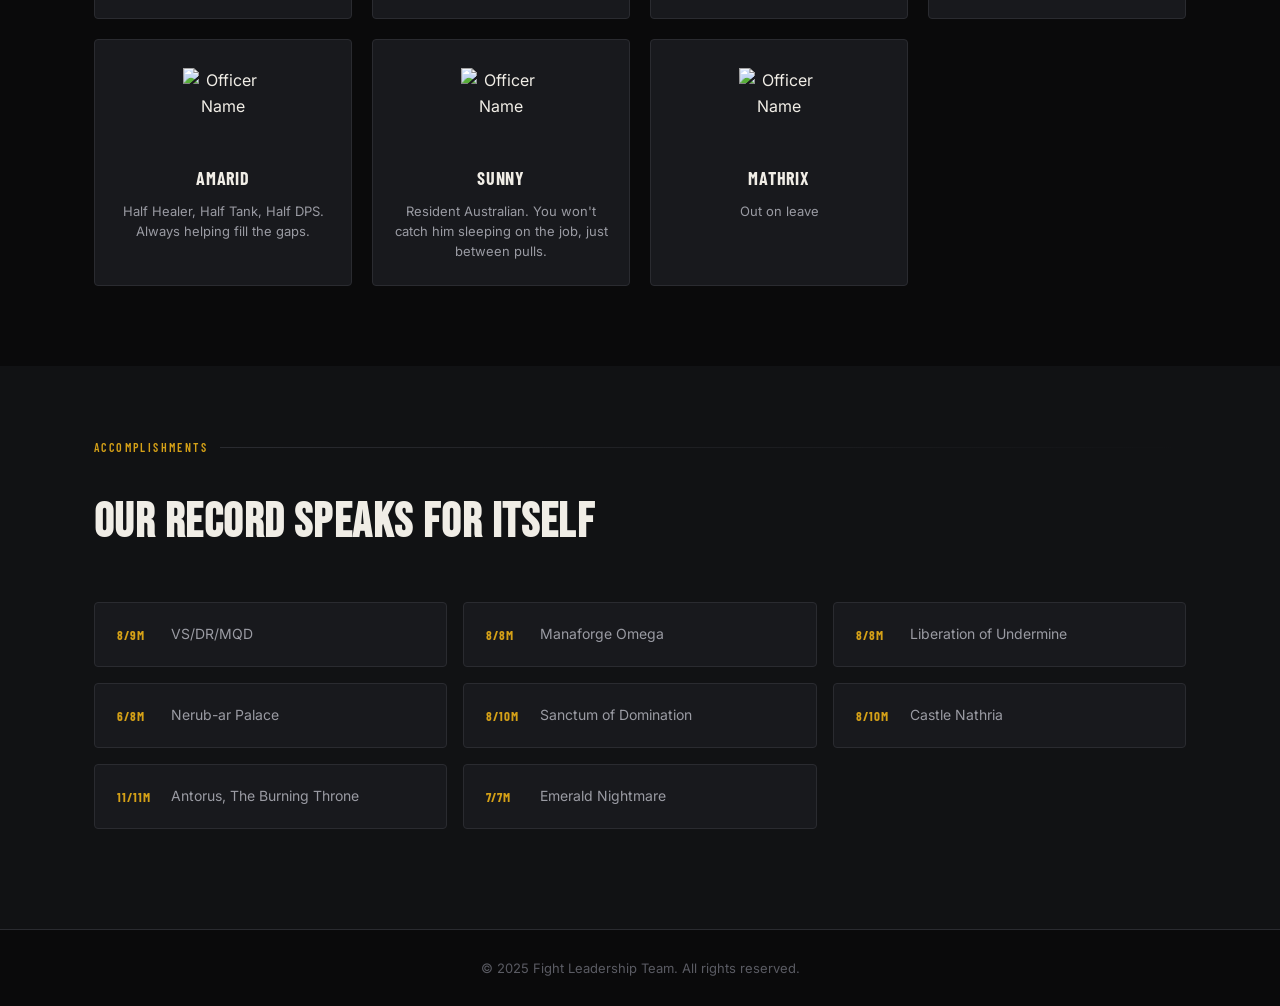
==== commit 9ef532dc: "Update index.html" ====
--- a/index.html
+++ b/index.html
@@ -42,7 +42,7 @@
       <p class="section-label">Guild Master</p>
       <div class="gm-card">
         <div class="gm-photo">
-  <img src="https://drive.google.com/uc?export=view&id=1_1wCAIbVsPJBMLiT_ru0erF2-9ScvX6C" alt="Vilnius" />
+  <img src="vil.png" alt="Vilnius" />
 </div>
           </div>
           <div class="gm-accent-bar"></div>
@@ -65,56 +65,56 @@
         <!-- ✏️ EDIT: each officer card — update name and role text -->
         <div class="officer-card">
           <div class="officer-photo">
-  <img src="https://drive.google.com/uc?export=view&id=1DXPbCf7PUf033qyNVMkjZS6JkTTxDqvg" alt="Waffle" />
+  <img src="waffle.png" alt="Waffle" />
 </div>
           <h3 class="officer-name">Waffle</h3>
           <p class="officer-role">The brains and muscle. When he's not building raid plans and spreadsheets he's ranking #1 tank</p>
         </div>
 
         <div class="officer-card">
-          <div class="officer-photo placeholder-photo">
-            <span class="photo-initials">O2</span>
-          </div>
+          <div class="officer-photo">
+  <img src="mumbler.png" alt="Officer Name" />
+</div>
           <h3 class="officer-name">Mumbler</h3>
           <p class="officer-role">HR before Mathrix was HR, but still basically HR</p>
         </div>
 
         <div class="officer-card">
-          <div class="officer-photo placeholder-photo">
-            <span class="photo-initials">O3</span>
-          </div>
+          <div class="officer-photo">
+  <img src="destro.png" alt="Officer Name" />
+</div>
           <h3 class="officer-name">Destro</h3>
           <p class="officer-role">PR. The personality hire. Streaming raids 5 hours a week, 2 days a week for the meme's.</p>
         </div>
 
         <div class="officer-card">
-          <div class="officer-photo placeholder-photo">
-            <span class="photo-initials">O4</span>
-          </div>
+          <div class="officer-photo">
+  <img src="balori.png" alt="Officer Name" />
+</div>
           <h3 class="officer-name">Balori (Dragonlori)</h3>
           <p class="officer-role">Stinky Raid Caller - This guy never shuts the hell up man</p>
         </div>
 
         <div class="officer-card">
-          <div class="officer-photo placeholder-photo">
-            <span class="photo-initials">O5</span>
-          </div>
+          <div class="officer-photo">
+  <img src="amarid.png" alt="Officer Name" />
+</div>
           <h3 class="officer-name">Amarid</h3>
           <p class="officer-role">Half Healer, Half Tank, Half DPS. Always helping fill the gaps.</p>
         </div>
 
         <div class="officer-card">
-          <div class="officer-photo placeholder-photo">
-            <span class="photo-initials">O6</span>
-          </div>
+          <div class="officer-photo">
+  <img src="sunny.png" alt="Officer Name" />
+</div>
           <h3 class="officer-name">Sunny</h3>
           <p class="officer-role">Resident Australian. You won't catch him sleeping on the job, just between pulls.</p>
         </div>
 
         <div class="officer-card">
-          <div class="officer-photo placeholder-photo">
-            <span class="photo-initials">O7</span>
-          </div>
+         <div class="officer-photo">
+  <img src="mathrix.png" alt="Officer Name" />
+</div>
           <h3 class="officer-name">Mathrix</h3>
           <p class="officer-role">Out on leave</p>
         </div>
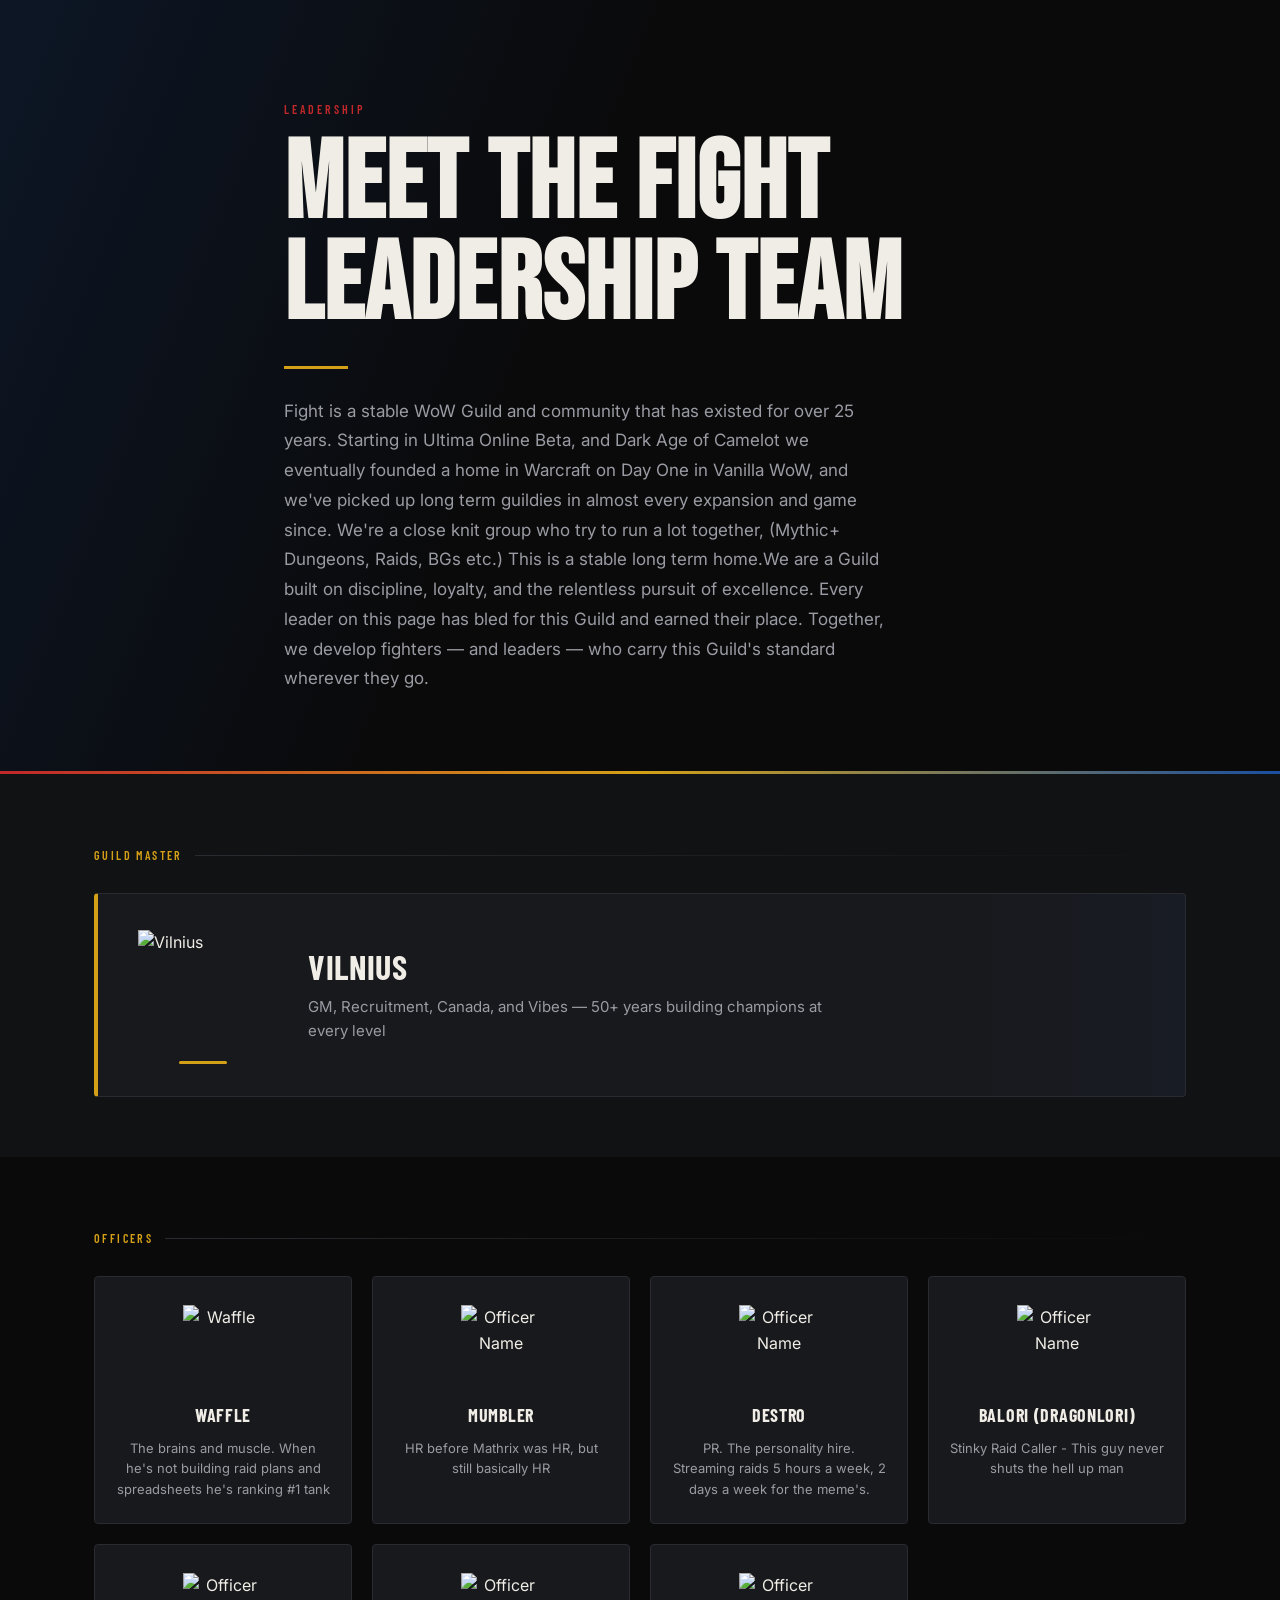
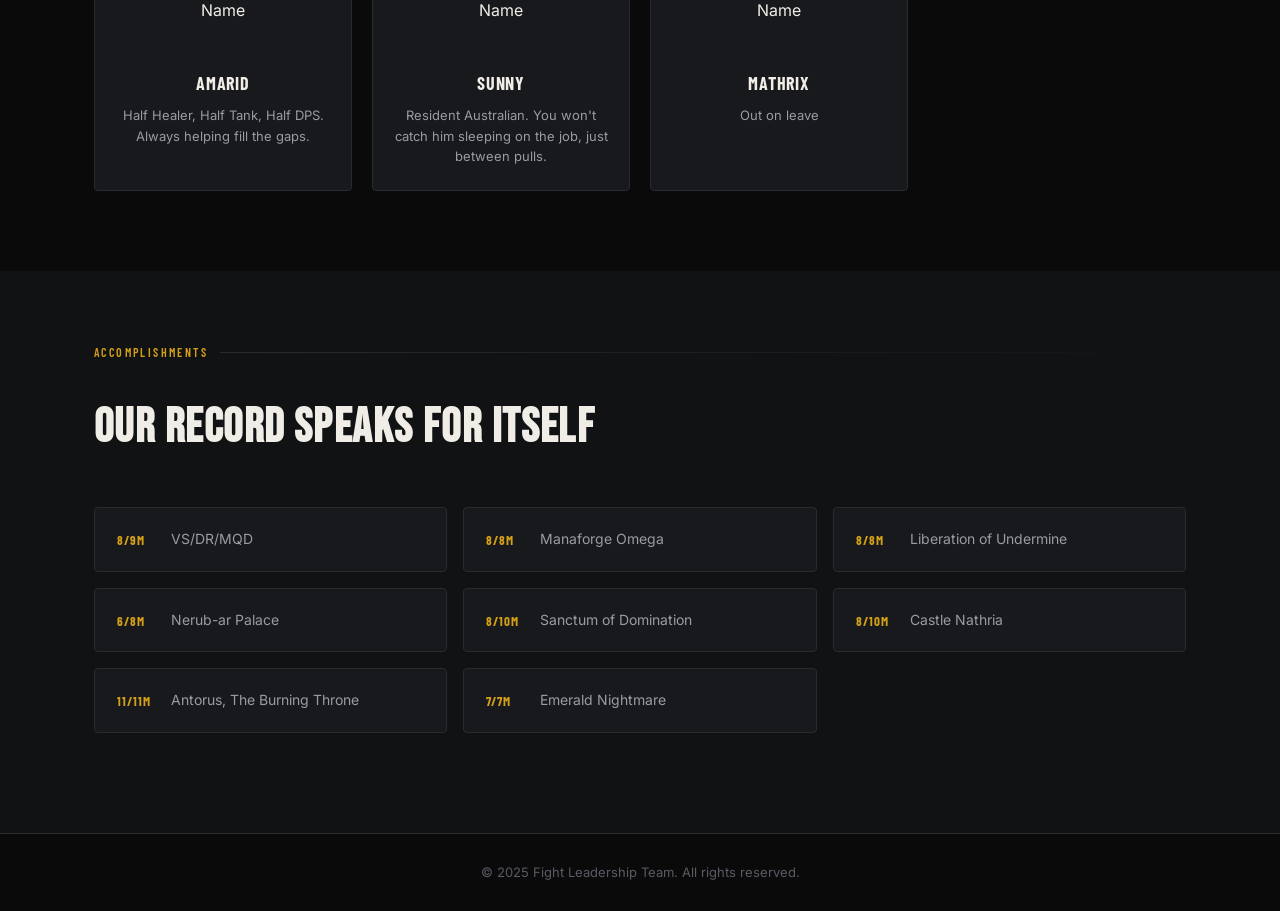
==== commit 00b7587d: "Update index.html" ====
--- a/index.html
+++ b/index.html
@@ -37,24 +37,23 @@
   </header>
 
   <!-- ── GM / HEAD COACH ── -->
-  <section class="section-gm">
-    <div class="container">
-      <p class="section-label">Guild Master</p>
-      <div class="gm-card">
+<section class="section-gm">
+  <div class="container">
+    <p class="section-label">Guild Master</p>
+    <div class="gm-card">
+      <div class="gm-photo-wrap">
         <div class="gm-photo">
-  <img src="vil.png" alt="Vilnius" />
-</div>
-          </div>
-          <div class="gm-accent-bar"></div>
+          <img src="photos/vil.png" alt="Vilnius" />
         </div>
-        <div class="gm-info">
-          <!-- ✏️ EDIT: GM name and role line -->
-          <h2 class="gm-name" id="gm-name">Vilnius</h2>
-          <p class="gm-role" id="gm-role">GM, Recruitment, Canada, and Vibes — 50+ years building champions at every level</p>
-        </div>
+        <div class="gm-accent-bar"></div>
+      </div>
+      <div class="gm-info">
+        <h2 class="gm-name" id="gm-name">Vilnius</h2>
+        <p class="gm-role" id="gm-role">GM, Recruitment, Canada, and Vibes — 50+ years building champions at every level</p>
       </div>
     </div>
-  </section>
+  </div>
+</section>
 
   <!-- ── OFFICERS ── -->
   <section class="section-officers">
@@ -65,7 +64,7 @@
         <!-- ✏️ EDIT: each officer card — update name and role text -->
         <div class="officer-card">
           <div class="officer-photo">
-  <img src="waffle.png" alt="Waffle" />
+  <img src="photos/waffle.png" alt="Waffle" />
 </div>
           <h3 class="officer-name">Waffle</h3>
           <p class="officer-role">The brains and muscle. When he's not building raid plans and spreadsheets he's ranking #1 tank</p>
@@ -73,7 +72,7 @@
 
         <div class="officer-card">
           <div class="officer-photo">
-  <img src="mumbler.png" alt="Officer Name" />
+  <img src="photos/mumbler.png" alt="Officer Name" />
 </div>
           <h3 class="officer-name">Mumbler</h3>
           <p class="officer-role">HR before Mathrix was HR, but still basically HR</p>
@@ -81,7 +80,7 @@
 
         <div class="officer-card">
           <div class="officer-photo">
-  <img src="destro.png" alt="Officer Name" />
+  <img src="photos/destro.png" alt="Officer Name" />
 </div>
           <h3 class="officer-name">Destro</h3>
           <p class="officer-role">PR. The personality hire. Streaming raids 5 hours a week, 2 days a week for the meme's.</p>
@@ -89,7 +88,7 @@
 
         <div class="officer-card">
           <div class="officer-photo">
-  <img src="balori.png" alt="Officer Name" />
+  <img src="photos/balori.png" alt="Officer Name" />
 </div>
           <h3 class="officer-name">Balori (Dragonlori)</h3>
           <p class="officer-role">Stinky Raid Caller - This guy never shuts the hell up man</p>
@@ -97,7 +96,7 @@
 
         <div class="officer-card">
           <div class="officer-photo">
-  <img src="amarid.png" alt="Officer Name" />
+  <img src="photos/amarid.png" alt="Officer Name" />
 </div>
           <h3 class="officer-name">Amarid</h3>
           <p class="officer-role">Half Healer, Half Tank, Half DPS. Always helping fill the gaps.</p>
@@ -105,7 +104,7 @@
 
         <div class="officer-card">
           <div class="officer-photo">
-  <img src="sunny.png" alt="Officer Name" />
+  <img src="photos/sunny.png" alt="Officer Name" />
 </div>
           <h3 class="officer-name">Sunny</h3>
           <p class="officer-role">Resident Australian. You won't catch him sleeping on the job, just between pulls.</p>
@@ -113,7 +112,7 @@
 
         <div class="officer-card">
          <div class="officer-photo">
-  <img src="mathrix.png" alt="Officer Name" />
+  <img src="photos/mathrix.png" alt="Officer Name" />
 </div>
           <h3 class="officer-name">Mathrix</h3>
           <p class="officer-role">Out on leave</p>
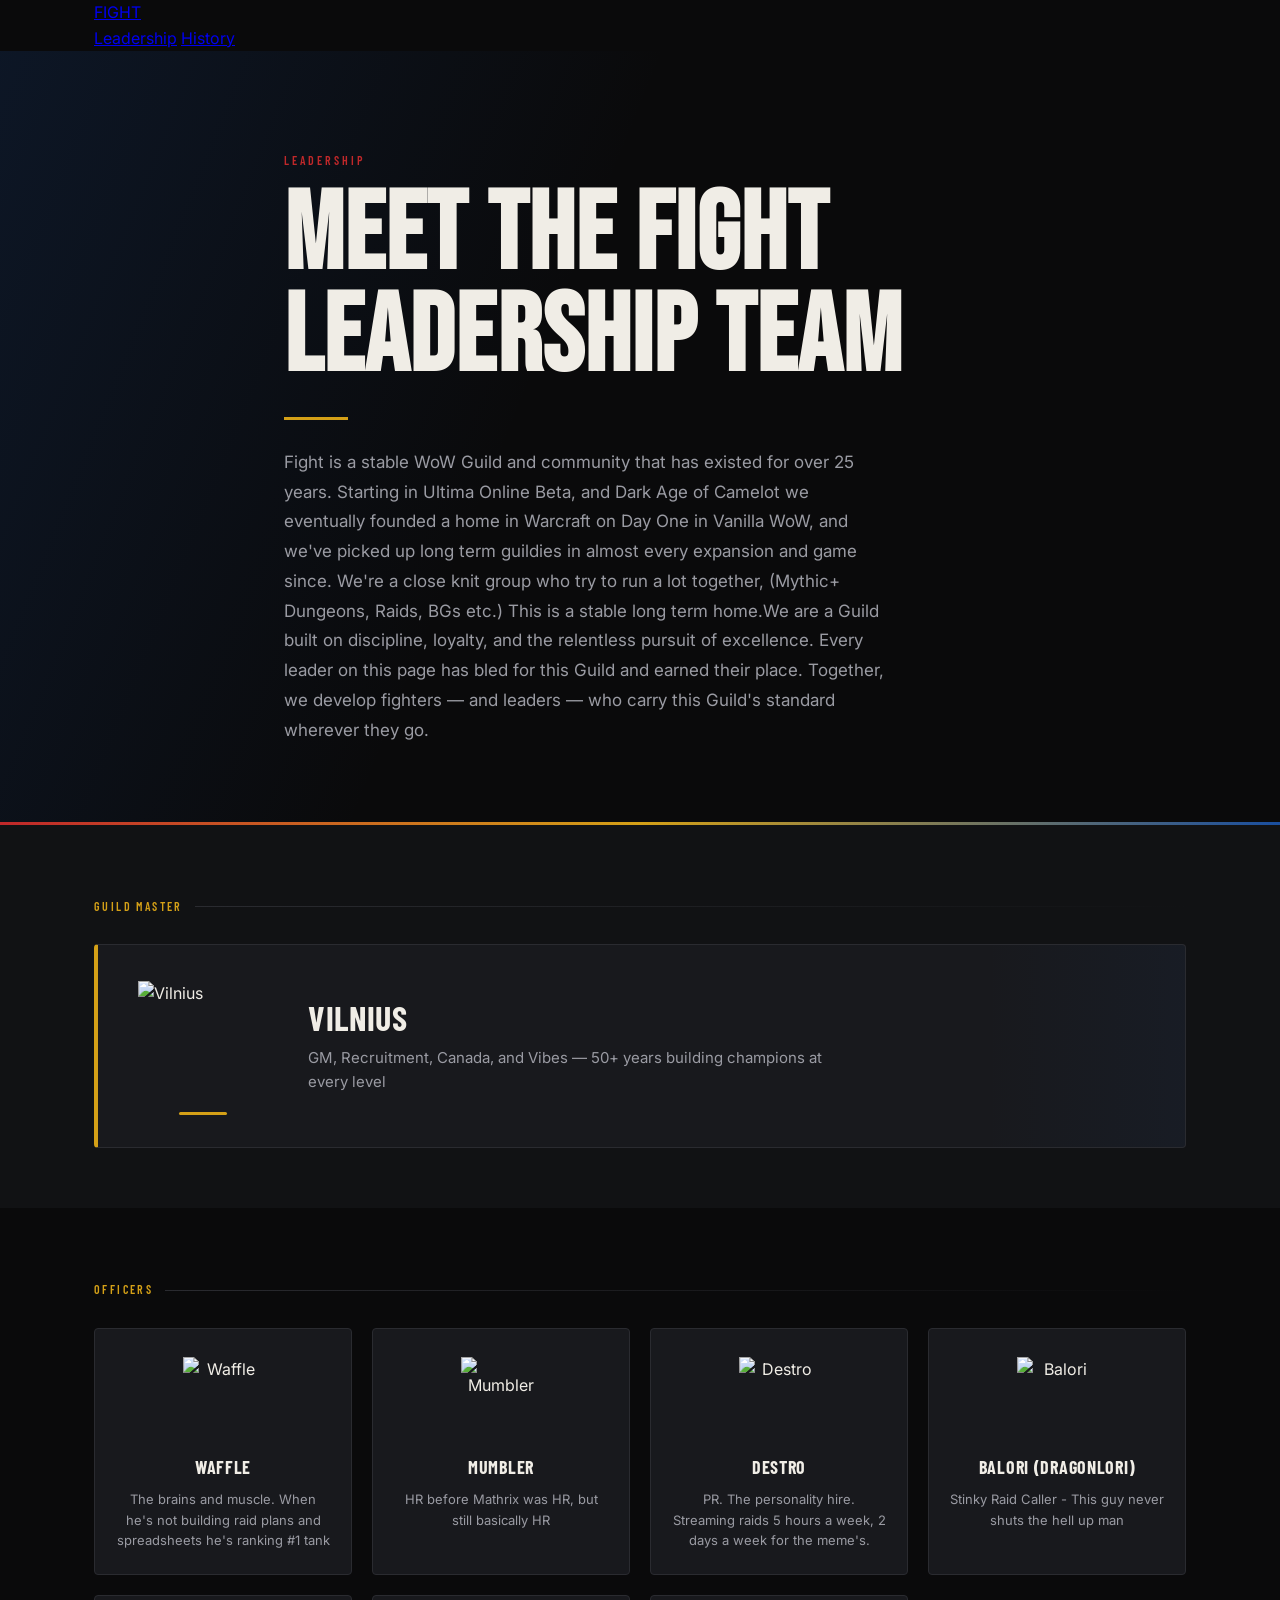
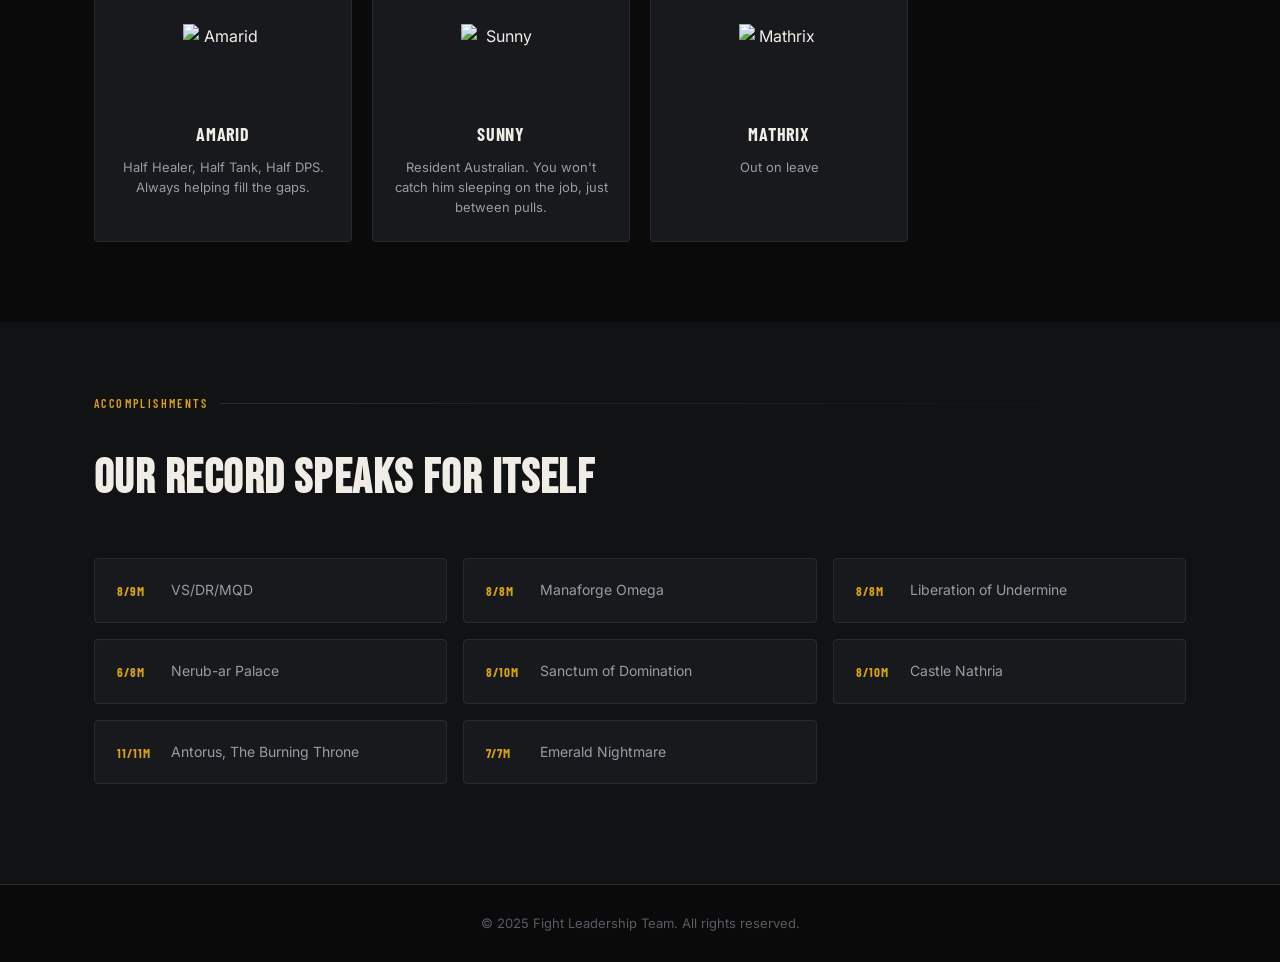
==== commit 873d25b6: "Update index.html" ====
--- a/index.html
+++ b/index.html
@@ -8,8 +8,20 @@
   <link rel="preconnect" href="https://fonts.gstatic.com" crossorigin />
   <link href="https://fonts.googleapis.com/css2?family=Bebas+Neue&family=Inter:wght@400;500;600&family=Barlow+Condensed:wght@600;700&display=swap" rel="stylesheet" />
   <link rel="stylesheet" href="style.css" />
+  <link rel="stylesheet" href="timeline.css" />
 </head>
 <body>
+
+  <!-- ── NAV ── -->
+  <nav class="site-nav">
+    <div class="container nav-inner">
+      <a href="index.html" class="nav-logo">FIGHT</a>
+      <div class="nav-links">
+        <a href="index.html" class="nav-link nav-link--active">Leadership</a>
+        <a href="timeline.html" class="nav-link">History</a>
+      </div>
+    </div>
+  </nav>
 
   <!-- ── HERO ── -->
   <header class="hero">
@@ -37,23 +49,23 @@
   </header>
 
   <!-- ── GM / HEAD COACH ── -->
-<section class="section-gm">
-  <div class="container">
-    <p class="section-label">Guild Master</p>
-    <div class="gm-card">
-      <div class="gm-photo-wrap">
-        <div class="gm-photo">
-          <img src="photos/vil.png" alt="Vilnius" />
+  <section class="section-gm">
+    <div class="container">
+      <p class="section-label">Guild Master</p>
+      <div class="gm-card">
+        <div class="gm-photo-wrap">
+          <div class="gm-photo">
+            <img src="photos/vil.png" alt="Vilnius" />
+          </div>
+          <div class="gm-accent-bar"></div>
         </div>
-        <div class="gm-accent-bar"></div>
-      </div>
-      <div class="gm-info">
-        <h2 class="gm-name" id="gm-name">Vilnius</h2>
-        <p class="gm-role" id="gm-role">GM, Recruitment, Canada, and Vibes — 50+ years building champions at every level</p>
+        <div class="gm-info">
+          <h2 class="gm-name" id="gm-name">Vilnius</h2>
+          <p class="gm-role" id="gm-role">GM, Recruitment, Canada, and Vibes — 50+ years building champions at every level</p>
+        </div>
       </div>
     </div>
-  </div>
-</section>
+  </section>
 
   <!-- ── OFFICERS ── -->
   <section class="section-officers">
@@ -61,59 +73,58 @@
       <p class="section-label">Officers</p>
       <div class="officers-grid">
 
-        <!-- ✏️ EDIT: each officer card — update name and role text -->
         <div class="officer-card">
           <div class="officer-photo">
-  <img src="photos/waffle.png" alt="Waffle" />
-</div>
+            <img src="photos/waffle.png" alt="Waffle" />
+          </div>
           <h3 class="officer-name">Waffle</h3>
           <p class="officer-role">The brains and muscle. When he's not building raid plans and spreadsheets he's ranking #1 tank</p>
         </div>
 
         <div class="officer-card">
           <div class="officer-photo">
-  <img src="photos/mumbler.png" alt="Officer Name" />
-</div>
+            <img src="photos/mumbler.png" alt="Mumbler" />
+          </div>
           <h3 class="officer-name">Mumbler</h3>
           <p class="officer-role">HR before Mathrix was HR, but still basically HR</p>
         </div>
 
         <div class="officer-card">
           <div class="officer-photo">
-  <img src="photos/destro.png" alt="Officer Name" />
-</div>
+            <img src="photos/destro.png" alt="Destro" />
+          </div>
           <h3 class="officer-name">Destro</h3>
           <p class="officer-role">PR. The personality hire. Streaming raids 5 hours a week, 2 days a week for the meme's.</p>
         </div>
 
         <div class="officer-card">
           <div class="officer-photo">
-  <img src="photos/balori.png" alt="Officer Name" />
-</div>
+            <img src="photos/balori.png" alt="Balori" />
+          </div>
           <h3 class="officer-name">Balori (Dragonlori)</h3>
           <p class="officer-role">Stinky Raid Caller - This guy never shuts the hell up man</p>
         </div>
 
         <div class="officer-card">
           <div class="officer-photo">
-  <img src="photos/amarid.png" alt="Officer Name" />
-</div>
+            <img src="photos/amarid.png" alt="Amarid" />
+          </div>
           <h3 class="officer-name">Amarid</h3>
           <p class="officer-role">Half Healer, Half Tank, Half DPS. Always helping fill the gaps.</p>
         </div>
 
         <div class="officer-card">
           <div class="officer-photo">
-  <img src="photos/sunny.png" alt="Officer Name" />
-</div>
+            <img src="photos/sunny.png" alt="Sunny" />
+          </div>
           <h3 class="officer-name">Sunny</h3>
           <p class="officer-role">Resident Australian. You won't catch him sleeping on the job, just between pulls.</p>
         </div>
 
         <div class="officer-card">
-         <div class="officer-photo">
-  <img src="photos/mathrix.png" alt="Officer Name" />
-</div>
+          <div class="officer-photo">
+            <img src="photos/mathrix.png" alt="Mathrix" />
+          </div>
           <h3 class="officer-name">Mathrix</h3>
           <p class="officer-role">Out on leave</p>
         </div>
@@ -129,7 +140,6 @@
       <h2 class="accomplishments-heading">Our Record Speaks For Itself</h2>
       <div class="accomplishments-grid">
 
-        <!-- ✏️ EDIT: add/remove/update accomplishment cards below -->
         <div class="achievement-card">
           <span class="achievement-year">8/9M</span>
           <p class="achievement-text">VS/DR/MQD</p>
@@ -177,7 +187,6 @@
   <!-- ── FOOTER ── -->
   <footer class="site-footer">
     <div class="container">
-      <!-- ✏️ EDIT: update team name and year -->
       <p class="footer-text">© 2025 Fight Leadership Team. All rights reserved.</p>
     </div>
   </footer>
